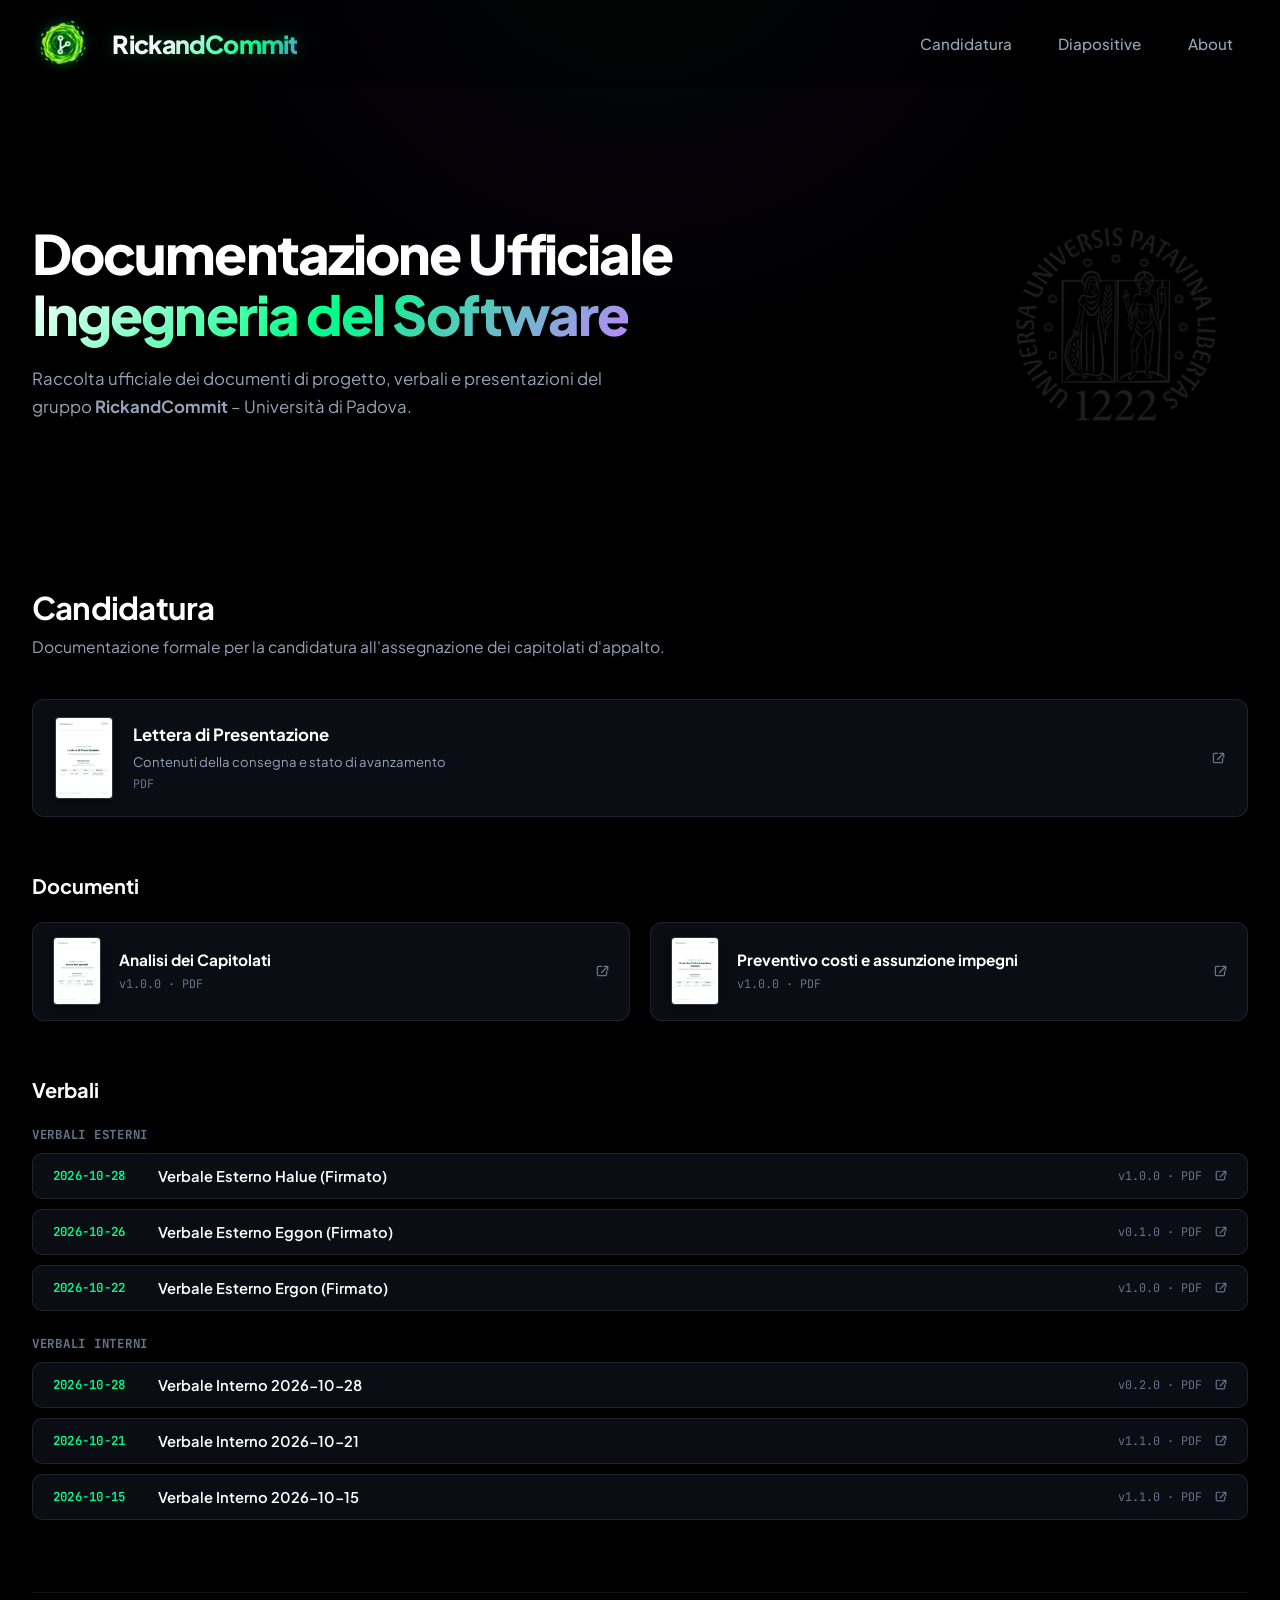
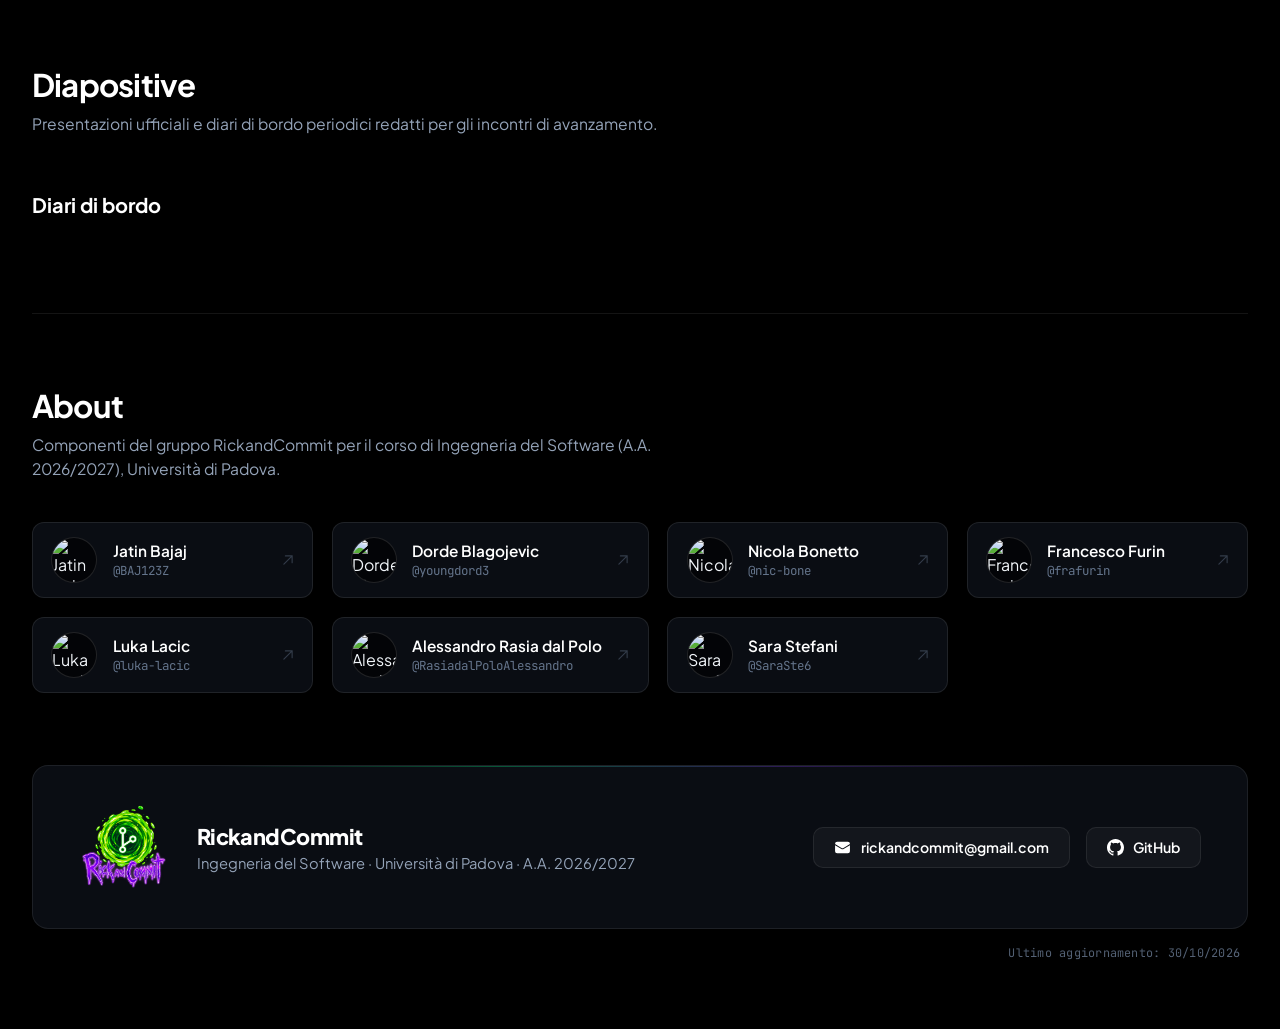
==== .github/site/index.html @ 26a5094f "ci(pages): separa controlli PR e introduce build dinamica del sito" ====
<!DOCTYPE html>
<html lang="it">
<head>
  <meta charset="UTF-8">
  <meta name="viewport" content="width=device-width, initial-scale=1.0">
  <title>RickandCommit · Documentazione Ingegneria del Software</title>
  <meta name="description" content="Raccolta ufficiale dei documenti di progetto, verbali e presentazioni del gruppo RickandCommit per il corso di Ingegneria del Software – Università di Padova.">

  <!-- Open Graph / Social Sharing -->
  <meta property="og:type" content="website">
  <meta property="og:title" content="RickandCommit · Documentazione Ingegneria del Software">
  <meta property="og:description" content="Raccolta ufficiale dei documenti di progetto, verbali e presentazioni del gruppo RickandCommit – Università di Padova.">
  <meta property="og:image" content="assets/logo_completo.png">

  <!-- Favicon Ufficiali (Logo Git) -->
  <link rel="icon" type="image/x-icon" href="assets/favicon.ico">
  <link rel="icon" type="image/png" sizes="32x32" href="assets/favicon-32x32.png">
  <link rel="icon" type="image/png" sizes="16x16" href="assets/favicon-16x16.png">
  <link rel="apple-touch-icon" sizes="180x180" href="assets/apple-touch-icon.png">
  <meta name="theme-color" content="#000000">

  <!-- Stili CSS -->
  <link rel="stylesheet" href="style.css">
</head>
<body>

  <!-- =========================================================================
       Navigation Bar Ufficiale (Fase: Candidatura)
       ========================================================================= -->
  <header class="site-header" id="siteHeader">
    <div class="nav-container">
      
      <!-- Brand & Identità (Logo 62px, Tutto Bianco a riposo -> Verde-Viola su Hover) -->
      <a href="#" class="nav-brand" aria-label="Torna in cima">
        <div class="brand-portal">
          <div class="brand-portal-halo"></div>
          <img src="assets/logo.png" alt="Logo RickandCommit" class="brand-logo-img">
        </div>
        <span class="brand-name">RickandCommit</span>
      </a>

      <!-- Menu a Destra (Sottolineatura solo al passaggio del mouse) -->
      <!-- DYNAMIC:NAVBAR_START -->
      <nav class="nav-menu-wrapper" id="navWrapper" aria-label="Navigazione sezioni">
        <div class="nav-simple-underline" id="navUnderline"></div>
        <ul class="nav-menu" id="navMenu">
          <li>
            <a href="#candidatura" class="nav-item-link" data-section="candidatura">Candidatura</a>
          </li>
          <li>
            <a href="#diapositive" class="nav-item-link" data-section="diapositive">Diapositive</a>
          </li>
          <li>
            <a href="#about" class="nav-item-link" data-section="about">About</a>
          </li>
        </ul>
      </nav>
      <!-- DYNAMIC:NAVBAR_END -->

    </div>

    <!-- Barra dinamica di avanzamento scroll in tempo reale -->
    <div class="nav-scroll-progress" id="scrollProgress"></div>
  </header>

  <!-- =========================================================================
       Contenuti Strutturali del Sito
       ========================================================================= -->
  <main>
    <div class="content-container">

      <!-- =====================================================================
           Hero Section (Sito di Documentazione Ufficiale)
           ===================================================================== -->
      <section class="hero-section">
        <div class="hero-content">
          <h1 class="hero-main-title">
            Documentazione Ufficiale<br>
            <span class="hero-title-accent">Ingegneria del Software</span>
          </h1>

          <p class="hero-lead-text">
            Raccolta ufficiale dei documenti di progetto, verbali e presentazioni del gruppo <strong>RickandCommit</strong> – Università di Padova.
          </p>
        </div>

        <!-- Sigillo Istituzionale di Sfondo (Watermark Interattivo) -->
        <div class="hero-seal-wrapper" title="Università di Padova" aria-hidden="true">
          <img src="assets/unipd_logo.png" alt="Sigillo Università di Padova" class="hero-seal-watermark">
        </div>
      </section>

      <!-- =====================================================================
           Sezione: Candidatura
           ===================================================================== -->
      <!-- DYNAMIC:ACTIVE_PHASE_START -->
      <section id="candidatura" class="content-section">
        <div class="section-header-block">
          <h2 class="section-title">Candidatura</h2>
          <p class="section-subtitle">
            Documentazione formale per la candidatura all'assegnazione dei capitolati d'appalto.
          </p>
        </div>

        <!-- Lettera di Presentazione -->
        <div class="candidatura-featured">
          <a href="Candidatura/2026-10-29_Lettera_di_Presentazione.pdf" target="_blank" rel="noopener noreferrer" class="doc-featured-card" aria-label="Apri Lettera di Presentazione PDF">
            <img src="assets/docs/lettera_presentazione_preview.png" alt="Anteprima Lettera di Presentazione" class="doc-thumb doc-thumb-lg" loading="lazy">
            <div class="doc-featured-main">
              <h3 class="doc-featured-title">Lettera di Presentazione</h3>
              <p class="doc-featured-desc">Contenuti della consegna e stato di avanzamento</p>
              <span class="doc-format-label">PDF</span>
            </div>
            <div class="doc-featured-right">
              <svg class="doc-open-icon" viewBox="0 0 16 16" width="14" height="14" fill="currentColor" aria-hidden="true"><path fill-rule="evenodd" d="M4.25 2A2.25 2.25 0 002 4.25v7.5A2.25 2.25 0 004.25 14h7.5A2.25 2.25 0 0014 11.75V8.5a.75.75 0 00-1.5 0v3.25a.75.75 0 01-.75.75h-7.5a.75.75 0 01-.75-.75v-7.5a.75.75 0 01.75-.75H7.5a.75.75 0 000-1.5H4.25zM10.25 2a.75.75 0 000 1.5h2.44L6.97 9.22a.75.75 0 101.06 1.06L13.75 4.56v2.44a.75.75 0 001.5 0V2.75A.75.75 0 0014.5 2h-4.25z"/></svg>
            </div>
          </a>
        </div>

        <!-- Sottosezione: Documenti -->
        <div class="subsection-block">
          <div class="subsection-header">
            <h3 class="subsection-title">Documenti</h3>
          </div>
          <div class="docs-grid-two">
            <!-- 1. Analisi dei Capitolati -->
            <a href="Candidatura/Valutazione_dei_Capitolati_v1.0.0.pdf" target="_blank" rel="noopener noreferrer" class="doc-compact-card" aria-label="Apri Analisi dei Capitolati PDF">
              <img src="assets/docs/analisi_capitolati_preview.png" alt="Anteprima Analisi dei Capitolati" class="doc-thumb" loading="lazy">
              <div class="doc-compact-body">
                <h4 class="doc-compact-title">Analisi dei Capitolati</h4>
                <span class="doc-format-label">v1.0.0 · PDF</span>
              </div>
              <div class="doc-compact-right">
                <svg class="doc-open-icon" viewBox="0 0 16 16" width="14" height="14" fill="currentColor" aria-hidden="true"><path fill-rule="evenodd" d="M4.25 2A2.25 2.25 0 002 4.25v7.5A2.25 2.25 0 004.25 14h7.5A2.25 2.25 0 0014 11.75V8.5a.75.75 0 00-1.5 0v3.25a.75.75 0 01-.75.75h-7.5a.75.75 0 01-.75-.75v-7.5a.75.75 0 01.75-.75H7.5a.75.75 0 000-1.5H4.25zM10.25 2a.75.75 0 000 1.5h2.44L6.97 9.22a.75.75 0 101.06 1.06L13.75 4.56v2.44a.75.75 0 001.5 0V2.75A.75.75 0 0014.5 2h-4.25z"/></svg>
              </div>
            </a>

            <!-- 2. Preventivo costi e assunzione impegni -->
            <a href="Candidatura/Dichiarazione_degli_Impegni_v1.0.0.pdf" target="_blank" rel="noopener noreferrer" class="doc-compact-card" aria-label="Apri Preventivo costi e assunzione impegni PDF">
              <img src="assets/docs/preventivo_impegni_preview.png" alt="Anteprima Preventivo costi e assunzione impegni" class="doc-thumb" loading="lazy">
              <div class="doc-compact-body">
                <h4 class="doc-compact-title">Preventivo costi e assunzione impegni</h4>
                <span class="doc-format-label">v1.0.0 · PDF</span>
              </div>
              <div class="doc-compact-right">
                <svg class="doc-open-icon" viewBox="0 0 16 16" width="14" height="14" fill="currentColor" aria-hidden="true"><path fill-rule="evenodd" d="M4.25 2A2.25 2.25 0 002 4.25v7.5A2.25 2.25 0 004.25 14h7.5A2.25 2.25 0 0014 11.75V8.5a.75.75 0 00-1.5 0v3.25a.75.75 0 01-.75.75h-7.5a.75.75 0 01-.75-.75v-7.5a.75.75 0 01.75-.75H7.5a.75.75 0 000-1.5H4.25zM10.25 2a.75.75 0 000 1.5h2.44L6.97 9.22a.75.75 0 101.06 1.06L13.75 4.56v2.44a.75.75 0 001.5 0V2.75A.75.75 0 0014.5 2h-4.25z"/></svg>
              </div>
            </a>
          </div>
        </div>

        <!-- Sottosezione: Verbali -->
        <div class="subsection-block">
          <div class="subsection-header">
            <h3 class="subsection-title">Verbali</h3>
          </div>
          <div class="verbali-container">
            <!-- Verbali Esterni -->
            <div class="verbali-subgroup">
              <h4 class="verbali-subgroup-title">Verbali Esterni</h4>
              <div class="verbali-list">
                <a href="Candidatura/Verbali/Esterni/2026-10-28_Verbale_Esterno_Halue_Firmato.pdf" target="_blank" rel="noopener noreferrer" class="verbale-row-card" aria-label="Apri Verbale Esterno Halue (Firmato)">
                  <div class="verbale-row-left">
                    <span class="verbale-row-date">2026-10-28</span>
                    <span class="verbale-row-title">Verbale Esterno Halue (Firmato)</span>
                  </div>
                  <div class="verbale-row-right">
                    <span class="doc-format-label">v1.0.0 · PDF</span>
                    <svg class="verbale-row-icon" viewBox="0 0 16 16" width="13" height="13" fill="currentColor" aria-hidden="true"><path fill-rule="evenodd" d="M4.25 2A2.25 2.25 0 002 4.25v7.5A2.25 2.25 0 004.25 14h7.5A2.25 2.25 0 0014 11.75V8.5a.75.75 0 00-1.5 0v3.25a.75.75 0 01-.75.75h-7.5a.75.75 0 01-.75-.75v-7.5a.75.75 0 01.75-.75H7.5a.75.75 0 000-1.5H4.25zM10.25 2a.75.75 0 000 1.5h2.44L6.97 9.22a.75.75 0 101.06 1.06L13.75 4.56v2.44a.75.75 0 001.5 0V2.75A.75.75 0 0014.5 2h-4.25z"/></svg>
                  </div>
                </a>
                <a href="Candidatura/Verbali/Esterni/2026-10-26_Verbale_Esterno_Eggon_firmato.pdf" target="_blank" rel="noopener noreferrer" class="verbale-row-card" aria-label="Apri Verbale Esterno Eggon (Firmato)">
                  <div class="verbale-row-left">
                    <span class="verbale-row-date">2026-10-26</span>
                    <span class="verbale-row-title">Verbale Esterno Eggon (Firmato)</span>
                  </div>
                  <div class="verbale-row-right">
                    <span class="doc-format-label">v0.1.0 · PDF</span>
                    <svg class="verbale-row-icon" viewBox="0 0 16 16" width="13" height="13" fill="currentColor" aria-hidden="true"><path fill-rule="evenodd" d="M4.25 2A2.25 2.25 0 002 4.25v7.5A2.25 2.25 0 004.25 14h7.5A2.25 2.25 0 0014 11.75V8.5a.75.75 0 00-1.5 0v3.25a.75.75 0 01-.75.75h-7.5a.75.75 0 01-.75-.75v-7.5a.75.75 0 01.75-.75H7.5a.75.75 0 000-1.5H4.25zM10.25 2a.75.75 0 000 1.5h2.44L6.97 9.22a.75.75 0 101.06 1.06L13.75 4.56v2.44a.75.75 0 001.5 0V2.75A.75.75 0 0014.5 2h-4.25z"/></svg>
                  </div>
                </a>
                <a href="Candidatura/Verbali/Esterni/2026-10-22_Verbale_Esterno_Ergon_firmato.pdf" target="_blank" rel="noopener noreferrer" class="verbale-row-card" aria-label="Apri Verbale Esterno Ergon (Firmato)">
                  <div class="verbale-row-left">
                    <span class="verbale-row-date">2026-10-22</span>
                    <span class="verbale-row-title">Verbale Esterno Ergon (Firmato)</span>
                  </div>
                  <div class="verbale-row-right">
                    <span class="doc-format-label">v1.0.0 · PDF</span>
                    <svg class="verbale-row-icon" viewBox="0 0 16 16" width="13" height="13" fill="currentColor" aria-hidden="true"><path fill-rule="evenodd" d="M4.25 2A2.25 2.25 0 002 4.25v7.5A2.25 2.25 0 004.25 14h7.5A2.25 2.25 0 0014 11.75V8.5a.75.75 0 00-1.5 0v3.25a.75.75 0 01-.75.75h-7.5a.75.75 0 01-.75-.75v-7.5a.75.75 0 01.75-.75H7.5a.75.75 0 000-1.5H4.25zM10.25 2a.75.75 0 000 1.5h2.44L6.97 9.22a.75.75 0 101.06 1.06L13.75 4.56v2.44a.75.75 0 001.5 0V2.75A.75.75 0 0014.5 2h-4.25z"/></svg>
                  </div>
                </a>
              </div>
            </div>

            <!-- Verbali Interni -->
            <div class="verbali-subgroup">
              <h4 class="verbali-subgroup-title">Verbali Interni</h4>
              <div class="verbali-list">
                <a href="Candidatura/Verbali/Interni/2026-10-28_Verbale_Interno.pdf" target="_blank" rel="noopener noreferrer" class="verbale-row-card" aria-label="Apri Verbale Interno 2026-10-28">
                  <div class="verbale-row-left">
                    <span class="verbale-row-date">2026-10-28</span>
                    <span class="verbale-row-title">Verbale Interno 2026-10-28</span>
                  </div>
                  <div class="verbale-row-right">
                    <span class="doc-format-label">v0.2.0 · PDF</span>
                    <svg class="verbale-row-icon" viewBox="0 0 16 16" width="13" height="13" fill="currentColor" aria-hidden="true"><path fill-rule="evenodd" d="M4.25 2A2.25 2.25 0 002 4.25v7.5A2.25 2.25 0 004.25 14h7.5A2.25 2.25 0 0014 11.75V8.5a.75.75 0 00-1.5 0v3.25a.75.75 0 01-.75.75h-7.5a.75.75 0 01-.75-.75v-7.5a.75.75 0 01.75-.75H7.5a.75.75 0 000-1.5H4.25zM10.25 2a.75.75 0 000 1.5h2.44L6.97 9.22a.75.75 0 101.06 1.06L13.75 4.56v2.44a.75.75 0 001.5 0V2.75A.75.75 0 0014.5 2h-4.25z"/></svg>
                  </div>
                </a>
                <a href="Candidatura/Verbali/Interni/2026-10-21_Verbale_Interno.pdf" target="_blank" rel="noopener noreferrer" class="verbale-row-card" aria-label="Apri Verbale Interno 2026-10-21">
                  <div class="verbale-row-left">
                    <span class="verbale-row-date">2026-10-21</span>
                    <span class="verbale-row-title">Verbale Interno 2026-10-21</span>
                  </div>
                  <div class="verbale-row-right">
                    <span class="doc-format-label">v1.1.0 · PDF</span>
                    <svg class="verbale-row-icon" viewBox="0 0 16 16" width="13" height="13" fill="currentColor" aria-hidden="true"><path fill-rule="evenodd" d="M4.25 2A2.25 2.25 0 002 4.25v7.5A2.25 2.25 0 004.25 14h7.5A2.25 2.25 0 0014 11.75V8.5a.75.75 0 00-1.5 0v3.25a.75.75 0 01-.75.75h-7.5a.75.75 0 01-.75-.75v-7.5a.75.75 0 01.75-.75H7.5a.75.75 0 000-1.5H4.25zM10.25 2a.75.75 0 000 1.5h2.44L6.97 9.22a.75.75 0 101.06 1.06L13.75 4.56v2.44a.75.75 0 001.5 0V2.75A.75.75 0 0014.5 2h-4.25z"/></svg>
                  </div>
                </a>
                <a href="Candidatura/Verbali/Interni/2026-10-15_Verbale_Interno.pdf" target="_blank" rel="noopener noreferrer" class="verbale-row-card" aria-label="Apri Verbale Interno 2026-10-15">
                  <div class="verbale-row-left">
                    <span class="verbale-row-date">2026-10-15</span>
                    <span class="verbale-row-title">Verbale Interno 2026-10-15</span>
                  </div>
                  <div class="verbale-row-right">
                    <span class="doc-format-label">v1.1.0 · PDF</span>
                    <svg class="verbale-row-icon" viewBox="0 0 16 16" width="13" height="13" fill="currentColor" aria-hidden="true"><path fill-rule="evenodd" d="M4.25 2A2.25 2.25 0 002 4.25v7.5A2.25 2.25 0 004.25 14h7.5A2.25 2.25 0 0014 11.75V8.5a.75.75 0 00-1.5 0v3.25a.75.75 0 01-.75.75h-7.5a.75.75 0 01-.75-.75v-7.5a.75.75 0 01.75-.75H7.5a.75.75 0 000-1.5H4.25zM10.25 2a.75.75 0 000 1.5h2.44L6.97 9.22a.75.75 0 101.06 1.06L13.75 4.56v2.44a.75.75 0 001.5 0V2.75A.75.75 0 0014.5 2h-4.25z"/></svg>
                  </div>
                </a>
              </div>
            </div>
          </div>
        </div>
      </section>
      <!-- DYNAMIC:ACTIVE_PHASE_END -->

      <!-- =====================================================================
           Sezione: Diapositive
           ===================================================================== -->
      <section id="diapositive" class="content-section">
        <div class="section-header-block">
          <h2 class="section-title">Diapositive</h2>
          <p class="section-subtitle">
            Presentazioni ufficiali e diari di bordo periodici redatti per gli incontri di avanzamento.
          </p>
        </div>

        <!-- Sottosezione: Diari di bordo -->
        <div class="diapositive-group">
          <div class="subsection-header">
            <h3 class="subsection-title">Diari di bordo</h3>
          </div>

          <div class="slides-horizontal-list">
            <!-- DYNAMIC:DIAPOSITIVE_START -->
            <!-- Nessun diario di bordo presente al momento -->
      <!-- DYNAMIC:DIAPOSITIVE_END -->
          </div>
        </div>
      </section>

      <!-- =====================================================================
           Sezione: About
           ===================================================================== -->
      
      <!-- DYNAMIC:ARCHIVIO_START -->
<!-- Nessuna fase archiviata al momento -->
      <!-- DYNAMIC:ARCHIVIO_END -->
      <section id="about" class="content-section">
        <div class="section-header-block">
          <h2 class="section-title">About</h2>
          <p class="section-subtitle">
            Componenti del gruppo RickandCommit per il corso di Ingegneria del Software (A.A. 2026/2027), Università di Padova.
          </p>
        </div>

        <!-- Griglia Compatta ed Essenziale dei 7 Membri -->
        <div class="team-simple-grid">
          <!-- 1. Jatin Bajaj -->
          <a href="https://github.com/BAJ123Z" target="_blank" rel="noopener noreferrer" class="member-simple-card" aria-label="Profilo GitHub di Jatin Bajaj">
            <img src="https://github.com/BAJ123Z.png?size=100" alt="Jatin Bajaj" class="member-simple-avatar" loading="lazy" onerror="this.onerror=null; this.src='https://ui-avatars.com/api/?name=Jatin+Bajaj&background=0a0d13&color=00ff88';">
            <div class="member-simple-info">
              <span class="member-simple-name">Jatin Bajaj</span>
              <span class="member-simple-gh">@BAJ123Z</span>
            </div>
            <svg class="member-simple-arrow" viewBox="0 0 16 16" width="12" height="12" fill="currentColor" aria-hidden="true">
              <path d="M4.5 1.75a.75.75 0 000 1.5h7.19L1.97 12.97a.75.75 0 101.06 1.06L12.75 4.31v7.19a.75.75 0 001.5 0V2a.25.25 0 00-.25-.25h-9.5z"/>
            </svg>
          </a>

          <!-- 2. Dorde Blagojevic -->
          <a href="https://github.com/youngdord3" target="_blank" rel="noopener noreferrer" class="member-simple-card" aria-label="Profilo GitHub di Dorde Blagojevic">
            <img src="https://github.com/youngdord3.png?size=100" alt="Dorde Blagojevic" class="member-simple-avatar" loading="lazy" onerror="this.onerror=null; this.src='https://ui-avatars.com/api/?name=Dorde+Blagojevic&background=0a0d13&color=00ff88';">
            <div class="member-simple-info">
              <span class="member-simple-name">Dorde Blagojevic</span>
              <span class="member-simple-gh">@youngdord3</span>
            </div>
            <svg class="member-simple-arrow" viewBox="0 0 16 16" width="12" height="12" fill="currentColor" aria-hidden="true">
              <path d="M4.5 1.75a.75.75 0 000 1.5h7.19L1.97 12.97a.75.75 0 101.06 1.06L12.75 4.31v7.19a.75.75 0 001.5 0V2a.25.25 0 00-.25-.25h-9.5z"/>
            </svg>
          </a>

          <!-- 3. Nicola Bonetto -->
          <a href="https://github.com/nic-bone" target="_blank" rel="noopener noreferrer" class="member-simple-card" aria-label="Profilo GitHub di Nicola Bonetto">
            <img src="https://github.com/nic-bone.png?size=100" alt="Nicola Bonetto" class="member-simple-avatar" loading="lazy" onerror="this.onerror=null; this.src='https://ui-avatars.com/api/?name=Nicola+Bonetto&background=0a0d13&color=00ff88';">
            <div class="member-simple-info">
              <span class="member-simple-name">Nicola Bonetto</span>
              <span class="member-simple-gh">@nic-bone</span>
            </div>
            <svg class="member-simple-arrow" viewBox="0 0 16 16" width="12" height="12" fill="currentColor" aria-hidden="true">
              <path d="M4.5 1.75a.75.75 0 000 1.5h7.19L1.97 12.97a.75.75 0 101.06 1.06L12.75 4.31v7.19a.75.75 0 001.5 0V2a.25.25 0 00-.25-.25h-9.5z"/>
            </svg>
          </a>

          <!-- 4. Francesco Furin -->
          <a href="https://github.com/frafurin" target="_blank" rel="noopener noreferrer" class="member-simple-card" aria-label="Profilo GitHub di Francesco Furin">
            <img src="https://github.com/frafurin.png?size=100" alt="Francesco Furin" class="member-simple-avatar" loading="lazy" onerror="this.onerror=null; this.src='https://ui-avatars.com/api/?name=Francesco+Furin&background=0a0d13&color=00ff88';">
            <div class="member-simple-info">
              <span class="member-simple-name">Francesco Furin</span>
              <span class="member-simple-gh">@frafurin</span>
            </div>
            <svg class="member-simple-arrow" viewBox="0 0 16 16" width="12" height="12" fill="currentColor" aria-hidden="true">
              <path d="M4.5 1.75a.75.75 0 000 1.5h7.19L1.97 12.97a.75.75 0 101.06 1.06L12.75 4.31v7.19a.75.75 0 001.5 0V2a.25.25 0 00-.25-.25h-9.5z"/>
            </svg>
          </a>

          <!-- 5. Luka Lacic -->
          <a href="https://github.com/luka-lacic" target="_blank" rel="noopener noreferrer" class="member-simple-card" aria-label="Profilo GitHub di Luka Lacic">
            <img src="https://github.com/luka-lacic.png?size=100" alt="Luka Lacic" class="member-simple-avatar" loading="lazy" onerror="this.onerror=null; this.src='https://ui-avatars.com/api/?name=Luka+Lacic&background=0a0d13&color=00ff88';">
            <div class="member-simple-info">
              <span class="member-simple-name">Luka Lacic</span>
              <span class="member-simple-gh">@luka-lacic</span>
            </div>
            <svg class="member-simple-arrow" viewBox="0 0 16 16" width="12" height="12" fill="currentColor" aria-hidden="true">
              <path d="M4.5 1.75a.75.75 0 000 1.5h7.19L1.97 12.97a.75.75 0 101.06 1.06L12.75 4.31v7.19a.75.75 0 001.5 0V2a.25.25 0 00-.25-.25h-9.5z"/>
            </svg>
          </a>

          <!-- 6. Alessandro Rasia dal Polo -->
          <a href="https://github.com/RasiadalPoloAlessandro" target="_blank" rel="noopener noreferrer" class="member-simple-card" aria-label="Profilo GitHub di Alessandro Rasia dal Polo">
            <img src="https://github.com/RasiadalPoloAlessandro.png?size=100" alt="Alessandro Rasia dal Polo" class="member-simple-avatar" loading="lazy" onerror="this.onerror=null; this.src='https://ui-avatars.com/api/?name=Alessandro+Rasia+dal+Polo&background=0a0d13&color=00ff88';">
            <div class="member-simple-info">
              <span class="member-simple-name">Alessandro Rasia dal Polo</span>
              <span class="member-simple-gh">@RasiadalPoloAlessandro</span>
            </div>
            <svg class="member-simple-arrow" viewBox="0 0 16 16" width="12" height="12" fill="currentColor" aria-hidden="true">
              <path d="M4.5 1.75a.75.75 0 000 1.5h7.19L1.97 12.97a.75.75 0 101.06 1.06L12.75 4.31v7.19a.75.75 0 001.5 0V2a.25.25 0 00-.25-.25h-9.5z"/>
            </svg>
          </a>

          <!-- 7. Sara Stefani -->
          <a href="https://github.com/SaraSte6" target="_blank" rel="noopener noreferrer" class="member-simple-card" aria-label="Profilo GitHub di Sara Stefani">
            <img src="https://github.com/SaraSte6.png?size=100" alt="Sara Stefani" class="member-simple-avatar" loading="lazy" onerror="this.onerror=null; this.src='https://ui-avatars.com/api/?name=Sara+Stefani&background=0a0d13&color=00ff88';">
            <div class="member-simple-info">
              <span class="member-simple-name">Sara Stefani</span>
              <span class="member-simple-gh">@SaraSte6</span>
            </div>
            <svg class="member-simple-arrow" viewBox="0 0 16 16" width="12" height="12" fill="currentColor" aria-hidden="true">
              <path d="M4.5 1.75a.75.75 0 000 1.5h7.19L1.97 12.97a.75.75 0 101.06 1.06L12.75 4.31v7.19a.75.75 0 001.5 0V2a.25.25 0 00-.25-.25h-9.5z"/>
            </svg>
          </a>
        </div>
      </section>

    </div>
  </main>

  <!-- =========================================================================
       Footer Unificato (Logo Pulito Senza Neon, Copia Email & Solo GitHub)
       ========================================================================= -->
  <footer class="site-footer" id="contatti">
    <div class="content-container">
      
      <div class="footer-unified-card">
        <!-- Sinistra: Logo Intero Naturale (Senza Neon) + Dicitura Ufficiale -->
        <div class="footer-brand-side">
          <div class="footer-logo-wrap">
            <img src="assets/logo_completo.png" alt="Logo Ufficiale RickandCommit" class="footer-full-logo">
          </div>
          <div class="footer-text-group">
            <div class="footer-brand-title">RickandCommit</div>
            <div class="footer-course-text">Ingegneria del Software · Università di Padova · A.A. 2026/2027</div>
          </div>
        </div>

        <!-- Destra: Azioni Rapide con Email Copiabile al Click e solo "GitHub" -->
        <div class="footer-actions-group">
          <!-- Bottone Email con copia automatica negli appunti e feedback visivo -->
          <button type="button" class="footer-action-btn" id="copyEmailBtn" aria-label="Copia indirizzo email negli appunti">
            <svg id="emailSvg" viewBox="0 0 24 24" aria-hidden="true">
              <path d="M1.5 8.67v8.58a3 3 0 003 3h15a3 3 0 003-3V8.67l-8.928 5.493a3 3 0 01-3.144 0L1.5 8.67z"/>
              <path d="M22.5 6.908V6.75a3 3 0 00-3-3h-15a3 3 0 00-3 3v.158l9.714 5.978a1.5 1.5 0 001.572 0L22.5 6.908z"/>
            </svg>
            <span id="emailBtnText">rickandcommit@gmail.com</span>
          </button>

          <!-- GitHub (solo GitHub) -->
          <a href="https://github.com/RickandCommit/Documentazione" target="_blank" rel="noopener noreferrer" class="footer-action-btn" aria-label="GitHub RickandCommit">
            <svg viewBox="0 0 16 16" aria-hidden="true">
              <path d="M8 0C3.58 0 0 3.58 0 8c0 3.54 2.29 6.53 5.47 7.59.4.07.55-.17.55-.38 0-.19-.01-.82-.01-1.49-2.01.37-2.53-.49-2.69-.94-.09-.23-.48-.94-.82-1.13-.28-.15-.68-.52-.01-.53.63-.01 1.08.58 1.23.82.72 1.21 1.87.87 2.33.66.07-.52.28-.87.51-1.07-1.78-.2-3.64-.89-3.64-3.95 0-.87.31-1.59.82-2.15-.08-.2-.36-1.02.08-2.12 0 0 .67-.21 2.2.82.64-.18 1.32-.27 2-.27.68 0 1.36.09 2 .27 1.53-1.04 2.2-.82 2.2-.82.44 1.1.16 1.92.08 2.12.51.56.82 1.27.82 2.15 0 3.07-1.87 3.75-3.65 3.95.29.25.54.73.54 1.48 0 1.07-.01 1.93-.01 2.2 0 .21.15.46.55.38A8.013 8.013 0 0016 8c0-4.42-3.58-8-8-8z"/>
            </svg>
            <span>GitHub</span>
          </a>
        </div>
      </div>

      <!-- Barra di Chiusura Footer: Timestamp Ufficiale Ultimo Rilascio -->
      <!-- DYNAMIC:LAST_UPDATE_START -->
        <div class="footer-bottom-bar">
          <span class="footer-updated-badge">Ultimo aggiornamento: 30/10/2026</span>
        </div>
      <!-- DYNAMIC:LAST_UPDATE_END -->

    </div>
  </footer>

  <!-- =========================================================================
       Script Interazioni: Sottolineatura Hover & Copia Email
       ========================================================================= -->
  <script>
    document.addEventListener('DOMContentLoaded', () => {
      const header = document.getElementById('siteHeader');
      const progress = document.getElementById('scrollProgress');
      const underline = document.getElementById('navUnderline');
      const navWrapper = document.getElementById('navWrapper');
      const links = document.querySelectorAll('.nav-item-link');

      // 1. Sposta e mostra la linea al passaggio mouse o focus da tastiera
      function showUnderlineOn(element) {
        if (!element || !underline || !navWrapper) return;
        const rect = element.getBoundingClientRect();
        const parentRect = navWrapper.getBoundingClientRect();
        
        const left = rect.left - parentRect.left;
        const width = rect.width;
        
        underline.style.transform = `translateX(${left}px)`;
        underline.style.width = `${width}px`;
        underline.classList.add('active');
      }

      links.forEach(link => {
        link.addEventListener('mouseenter', () => showUnderlineOn(link));
        link.addEventListener('focus', () => showUnderlineOn(link));
        link.addEventListener('blur', () => underline.classList.remove('active'));
      });

      navWrapper.addEventListener('mouseleave', () => {
        underline.classList.remove('active');
      });

      // 2. Scroll Listener: Elevation Header e Barra di Avanzamento
      window.addEventListener('scroll', () => {
        const scrollY = window.scrollY;
        
        if (scrollY > 20) {
          header.classList.add('scrolled');
        } else {
          header.classList.remove('scrolled');
        }

        const totalHeight = document.documentElement.scrollHeight - window.innerHeight;
        if (totalHeight > 0) {
          const progressPercent = Math.min(100, Math.max(0, (scrollY / totalHeight) * 100));
          progress.style.width = `${progressPercent}%`;
        }
      }, { passive: true });

      // 3. Click su Email: Copia istantanea negli appunti con feedback visivo
      const copyBtn = document.getElementById('copyEmailBtn');
      const emailText = document.getElementById('emailBtnText');
      const emailAddress = 'rickandcommit@gmail.com';
      let copyTimeout;

      if (copyBtn && emailText) {
        copyBtn.addEventListener('click', async () => {
          let copied = false;
          try {
            if (navigator.clipboard && window.isSecureContext) {
              await navigator.clipboard.writeText(emailAddress);
              copied = true;
            }
          } catch (e) {
            copied = false;
          }

          if (!copied) {
            try {
              const textArea = document.createElement('textarea');
              textArea.value = emailAddress;
              textArea.style.position = 'fixed';
              textArea.style.left = '-9999px';
              document.body.appendChild(textArea);
              textArea.focus();
              textArea.select();
              copied = document.execCommand('copy');
              document.body.removeChild(textArea);
            } catch (e) {
              copied = false;
            }
          }

          clearTimeout(copyTimeout);
          copyBtn.classList.add('copied');
          emailText.textContent = copied ? 'Email copiata! ✓' : 'Copia fallita';

          copyTimeout = setTimeout(() => {
            copyBtn.classList.remove('copied');
            emailText.textContent = emailAddress;
          }, 2200);
        });
      }
    });
  </script>

</body>
</html>
---- .github/site/style.css ----
/* ==========================================================================
   RickandCommit · Sito Documentazione SWE
   Design Ispirato al Diario di Bordo (DDB) - Versione Pulita e Calibrata
   Palette: Deep Black (#000000), Portal Green (#00ff88), Cosmic Purple (#7c3aed)
   ========================================================================== */

@import url('https://fonts.googleapis.com/css2?family=Plus+Jakarta+Sans:wght@400;500;600;700;800&family=JetBrains+Mono:wght@400;500;600&display=swap');

:root {
  /* Sfondi DDB */
  --bg-pitch-black: #000000;
  --bg-page: #030407;
  --bg-card: #0a0d13;
  --bg-card-hover: #0f141d;
  --bg-navbar-top: rgba(0, 0, 0, 0.45);
  --bg-navbar-scrolled: rgba(3, 4, 7, 0.92);
  
  /* Bordi e Hairline */
  --border-subtle: rgba(255, 255, 255, 0.08);
  --border-card: rgba(255, 255, 255, 0.09);
  --border-hover: rgba(0, 255, 136, 0.35);
  
  /* Palette Tematica Sci-Fi (Verde Neon puro -> Viola Cosmico profondo, zero toni rossi) */
  --portal-green: #00ff88;
  --portal-green-hover: #38ef7d;
  --portal-glow: 0 0 14px rgba(0, 255, 136, 0.4);
  
  --rick-purple: #7c3aed;
  --rick-purple-neon: #c084fc;
  
  /* Tipografia */
  --text-white: #ffffff;
  --text-primary: #f1f5f9;
  --text-secondary: #94a3b8;
  --text-muted: #64748b;
  
  /* Font */
  --font-sans: 'Plus Jakarta Sans', -apple-system, BlinkMacSystemFont, 'Segoe UI', Roboto, sans-serif;
  --font-mono: 'JetBrains Mono', monospace;

  /* Dimensioni & Transizioni */
  --nav-height: 88px;
  --ease-spring: cubic-bezier(0.16, 1, 0.3, 1);
  --ease-smooth: cubic-bezier(0.22, 1, 0.36, 1);
}

/* ==========================================================================
   Reset & Base Setup
   ========================================================================== */

*, *::before, *::after {
  box-sizing: border-box;
  margin: 0;
  padding: 0;
}

html {
  font-family: var(--font-sans);
  background-color: var(--bg-pitch-black);
  color: var(--text-primary);
  scroll-behavior: smooth;
  -webkit-font-smoothing: antialiased;
  -moz-osx-font-smoothing: grayscale;
}

body {
  min-height: 100vh;
  background-color: var(--bg-pitch-black);
  color: var(--text-primary);
  overflow-x: hidden;
  position: relative;
}

/* Accessibilità da tastiera ad alto contrasto (WCAG 2.2 AA) */
a:focus-visible,
button:focus-visible {
  outline: 2px solid var(--portal-green);
  outline-offset: 3px;
  border-radius: 6px;
}

/* Sfondo atmosferico radiale */
body::before {
  content: '';
  position: fixed;
  top: 0;
  left: 50%;
  transform: translateX(-50%);
  width: 100vw;
  height: 650px;
  background: radial-gradient(circle 650px at 50% -120px, rgba(0, 255, 136, 0.05) 0%, rgba(124, 58, 237, 0.035) 45%, transparent 75%);
  pointer-events: none;
  z-index: 0;
}

/* ==========================================================================
   Header & Navbar Component
   ========================================================================== */

.site-header {
  position: fixed;
  top: 0;
  left: 0;
  width: 100%;
  height: var(--nav-height);
  z-index: 1000;
  background: var(--bg-navbar-top);
  backdrop-filter: blur(0px);
  -webkit-backdrop-filter: blur(0px);
  border-bottom: 1px solid transparent;
  transition: background-color 0.3s var(--ease-spring), 
              backdrop-filter 0.3s var(--ease-spring),
              border-color 0.3s var(--ease-spring),
              box-shadow 0.3s var(--ease-spring);
}

.site-header.scrolled {
  background: var(--bg-navbar-scrolled);
  backdrop-filter: blur(20px);
  -webkit-backdrop-filter: blur(20px);
  border-bottom: 1px solid var(--border-subtle);
  box-shadow: 0 10px 30px rgba(0, 0, 0, 0.8);
}

/* Barra di avanzamento lettura fluida */
.nav-scroll-progress {
  position: absolute;
  bottom: 0;
  left: 0;
  height: 2px;
  width: 0%;
  background: linear-gradient(90deg, var(--portal-green), var(--rick-purple));
  box-shadow: 0 0 10px rgba(0, 255, 136, 0.65);
  transition: width 0.08s linear;
  z-index: 1002;
  pointer-events: none;
}

.nav-container {
  max-width: 1340px;
  height: 100%;
  margin: 0 auto;
  padding: 0 2rem;
  display: flex;
  align-items: center;
  justify-content: space-between;
}

/* --- Brand / Logo (62px) Senza Rotazione --- */
.nav-brand {
  display: flex;
  align-items: center;
  gap: 1.15rem;
  text-decoration: none;
  user-select: none;
  transition: transform 0.28s var(--ease-spring);
}

.nav-brand:hover {
  transform: scale(1.04);
}

.brand-portal {
  position: relative;
  width: 62px;
  height: 62px;
  display: flex;
  align-items: center;
  justify-content: center;
  flex-shrink: 0;
}

.brand-portal-halo {
  position: absolute;
  inset: -2px;
  border-radius: 50%;
  background: radial-gradient(circle, rgba(0, 255, 136, 0.25) 0%, transparent 70%);
  filter: blur(6px);
  opacity: 0.35;
  transition: opacity 0.3s ease, transform 0.3s ease;
}

.brand-logo-img {
  position: relative;
  width: 100%;
  height: 100%;
  object-fit: contain;
  filter: drop-shadow(0 0 4px rgba(0, 255, 136, 0.25));
  transition: filter 0.3s ease;
}

.nav-brand:hover .brand-logo-img {
  filter: drop-shadow(0 0 8px rgba(0, 255, 136, 0.45));
}

.nav-brand:hover .brand-portal-halo {
  opacity: 0.55;
  transform: scale(1.1);
}

/* Scritta RickandCommit con gradiente su tutta la parola + zoom sincronizzato */
.brand-name {
  font-size: 1.55rem;
  font-weight: 800;
  letter-spacing: -0.035em;
  display: inline-block;
  background: linear-gradient(135deg, #ffffff 0%, #f1f5f9 22%, var(--portal-green) 48%, #8b5cf6 75%, var(--rick-purple-neon) 100%);
  -webkit-background-clip: text;
  -webkit-text-fill-color: transparent;
  background-size: 160% auto;
  filter: drop-shadow(0 0 8px rgba(0, 255, 136, 0.25));
  transition: filter 0.3s ease, background-position 0.4s ease;
}

.nav-brand:hover .brand-name {
  filter: drop-shadow(0 0 16px rgba(0, 255, 136, 0.75)) drop-shadow(0 0 26px rgba(168, 85, 247, 0.4));
  background-position: right center;
}

/* ==========================================================================
   Elementi Navbar (Candidatura, Diapositive, About)
   ========================================================================== */

.nav-menu-wrapper {
  position: relative;
  display: flex;
  align-items: center;
  margin-left: auto;
  padding: 0.5rem 0;
}

.nav-menu {
  display: flex;
  align-items: center;
  list-style: none;
  gap: 1rem;
  position: relative;
}

/* Sottolineatura che compare e segue SOLO il puntatore del mouse */
.nav-simple-underline {
  position: absolute;
  bottom: 0px;
  left: 0;
  height: 2px;
  width: 0;
  background: var(--portal-green);
  border-radius: 2px;
  box-shadow: 0 0 10px var(--portal-green), 0 0 20px rgba(0, 255, 136, 0.5);
  pointer-events: none;
  opacity: 0;
  transform-origin: center;
  transition: transform 0.22s var(--ease-spring), 
              width 0.22s var(--ease-spring), 
              opacity 0.22s ease;
}

.nav-simple-underline.active {
  opacity: 1;
}

.nav-item-link {
  position: relative;
  display: inline-flex;
  align-items: center;
  padding: 0.55rem 0.95rem;
  font-size: 0.95rem;
  font-weight: 500;
  color: var(--text-secondary);
  text-decoration: none;
  border-radius: 6px;
  transition: color 0.2s ease;
  white-space: nowrap;
}

.nav-item-link:hover {
  color: var(--text-white);
}

/* ==========================================================================
   Contenuti Strutturali di Progetto
   ========================================================================== */

main {
  position: relative;
  z-index: 1;
  padding-top: calc(var(--nav-height) + 2.5rem);
  padding-bottom: 0;
}

.content-container {
  max-width: 1340px;
  margin: 0 auto;
  padding: 0 2rem;
}

/* ==========================================================================
   Hero Section (Sito di Documentazione Ufficiale)
   ========================================================================== */

.hero-section {
  padding: 4rem 0 2rem;
  border-bottom: none;
  margin-bottom: 2rem;
  display: flex;
  justify-content: space-between;
  align-items: center;
  gap: 3.5rem;
}

.hero-content {
  max-width: 680px;
}

.hero-main-title {
  font-size: clamp(2.3rem, 4.4vw, 3.4rem);
  font-weight: 800;
  letter-spacing: -0.035em;
  line-height: 1.12;
  color: var(--text-white);
  margin-bottom: 1.25rem;
}

.hero-title-accent {
  background: linear-gradient(135deg, #ffffff 0%, var(--portal-green) 50%, var(--rick-purple-neon) 100%);
  -webkit-background-clip: text;
  -webkit-text-fill-color: transparent;
}

.hero-lead-text {
  font-size: 1.05rem;
  line-height: 1.65;
  color: var(--text-secondary);
  margin-bottom: 0;
  max-width: 620px;
}

/* Sigillo Istituzionale di Sfondo (Watermark Interattivo) */
.hero-seal-wrapper {
  position: relative;
  width: 260px;
  height: 260px;
  flex-shrink: 0;
  display: flex;
  align-items: center;
  justify-content: center;
  cursor: default;
  transition: transform 0.5s cubic-bezier(0.16, 1, 0.3, 1);
}

.hero-seal-watermark {
  width: 100%;
  height: 100%;
  object-fit: contain;
  /* Trasforma il logo in bianco puro su sfondo nero */
  filter: brightness(0) invert(1);
  opacity: 0.12;
  transition: opacity 0.45s cubic-bezier(0.16, 1, 0.3, 1),
              filter 0.45s cubic-bezier(0.16, 1, 0.3, 1),
              transform 0.45s cubic-bezier(0.16, 1, 0.3, 1);
  user-select: none;
  pointer-events: auto;
}

/* Effetto dinamico al passaggio del mouse: risveglio delicato ed evidenziazione brillante */
.hero-section:hover .hero-seal-watermark {
  opacity: 0.22;
}

.hero-seal-wrapper:hover .hero-seal-watermark {
  opacity: 0.65;
  transform: scale(1.05);
  filter: brightness(0) invert(1) drop-shadow(0 0 35px rgba(255, 255, 255, 0.25));
}

/* --- Sezioni Standard di Progetto --- */
.content-section {
  padding: 4.5rem 0;
  border-bottom: 1px solid var(--border-subtle);
  scroll-margin-top: calc(var(--nav-height) + 1.5rem);
}

.content-section:last-of-type {
  border-bottom: none;
  padding-bottom: 2.5rem;
}

.section-header-block {
  margin-bottom: 2.5rem;
}

.section-title {
  font-size: 1.95rem;
  font-weight: 700;
  letter-spacing: -0.025em;
  color: var(--text-white);
  margin-bottom: 0.5rem;
}

.section-subtitle {
  font-size: 0.98rem;
  color: var(--text-secondary);
  line-height: 1.55;
  max-width: 680px;
}

/* Sotto-sezione verbali dentro Candidatura */
.subsection-header {
  margin-top: 3.5rem;
  margin-bottom: 1.5rem;
  display: flex;
  align-items: center;
  justify-content: space-between;
}

.subsection-title {
  font-size: 1.25rem;
  font-weight: 700;
  color: var(--text-white);
  display: flex;
  align-items: center;
  gap: 0.6rem;
}

/* ==========================================================================
   Sezione: Candidatura (Lettera, Documenti & Verbali)
   ========================================================================== */

/* Lettera di Presentazione in Evidenza */
.candidatura-featured {
  margin-top: 1.5rem;
}

.doc-featured-card {
  display: flex;
  align-items: center;
  gap: 1.25rem;
  background: var(--bg-card);
  border: 1px solid var(--border-card);
  border-radius: 12px;
  padding: 1.05rem 1.35rem;
  text-decoration: none;
  color: inherit;
  transition: transform 0.22s var(--ease-spring),
              border-color 0.22s var(--ease-spring),
              box-shadow 0.22s var(--ease-spring);
}

.doc-featured-card:hover {
  transform: translateY(-2px);
  border-color: rgba(0, 255, 136, 0.4);
  box-shadow: 0 8px 24px rgba(0, 0, 0, 0.5), 0 0 20px rgba(0, 255, 136, 0.08);
}

/* Anteprime Documentali A4 */
.doc-thumb {
  width: 48px;
  height: 68px;
  aspect-ratio: 1 / 1.414;
  object-fit: cover;
  object-position: top center;
  border-radius: 4px;
  border: 1px solid rgba(255, 255, 255, 0.15);
  background-color: #0b0f19;
  flex-shrink: 0;
  box-shadow: 0 2px 8px rgba(0, 0, 0, 0.4);
  transition: transform 0.2s var(--ease-spring), border-color 0.2s ease;
}

.doc-thumb-lg {
  width: 58px;
  height: 82px;
}

.doc-featured-card:hover .doc-thumb,
.doc-compact-card:hover .doc-thumb {
  border-color: rgba(0, 255, 136, 0.45);
  transform: scale(1.03);
}

.doc-featured-main {
  display: flex;
  flex-direction: column;
  gap: 0.3rem;
  flex: 1;
  min-width: 0;
}

.doc-featured-title {
  font-size: 1.05rem;
  font-weight: 700;
  color: var(--text-white);
  line-height: 1.35;
  transition: color 0.2s ease;
}

.doc-featured-card:hover .doc-featured-title {
  color: var(--portal-green);
}

.doc-featured-desc {
  font-size: 0.82rem;
  color: var(--text-secondary);
  line-height: 1.45;
  margin: 0;
}

.doc-featured-right {
  display: flex;
  align-items: center;
  flex-shrink: 0;
}

.doc-open-icon {
  color: var(--text-muted);
  transition: color 0.2s ease, transform 0.2s ease;
}

.doc-featured-card:hover .doc-open-icon,
.doc-compact-card:hover .doc-open-icon,
.verbale-row-card:hover .verbale-row-icon {
  color: var(--portal-green);
  transform: translate(2px, -2px);
}

.doc-format-label {
  font-family: var(--font-mono);
  font-size: 0.74rem;
  color: var(--text-muted);
}

/* Sottosezione Documenti (2 Colonne Compatte Orizzontali) */
.subsection-block {
  margin-top: 2.5rem;
}

.docs-grid-two {
  display: grid;
  grid-template-columns: repeat(auto-fit, minmax(320px, 1fr));
  gap: 1.25rem;
}

.doc-compact-card {
  display: flex;
  flex-direction: row;
  align-items: center;
  gap: 1.15rem;
  background: var(--bg-card);
  border: 1px solid var(--border-card);
  border-radius: 12px;
  padding: 0.9rem 1.25rem;
  text-decoration: none;
  color: inherit;
  transition: transform 0.22s var(--ease-spring),
              border-color 0.22s var(--ease-spring),
              box-shadow 0.22s var(--ease-spring);
}

.doc-compact-card:hover {
  transform: translateY(-2px);
  border-color: rgba(0, 255, 136, 0.4);
  box-shadow: 0 8px 24px rgba(0, 0, 0, 0.5), 0 0 20px rgba(0, 255, 136, 0.08);
}

.doc-compact-body {
  display: flex;
  flex-direction: column;
  gap: 0.35rem;
  flex: 1;
  min-width: 0;
}

.doc-compact-title {
  font-size: 0.96rem;
  font-weight: 700;
  color: var(--text-white);
  line-height: 1.35;
  transition: color 0.2s ease;
}

.doc-compact-card:hover .doc-compact-title {
  color: var(--portal-green);
}

.doc-compact-right {
  display: flex;
  align-items: center;
  flex-shrink: 0;
}

/* Sottosezione Verbali: Gruppi Esterni ed Interni */
.verbali-container {
  display: flex;
  flex-direction: column;
  gap: 1.5rem;
}

.verbali-subgroup-title {
  font-family: var(--font-mono);
  font-size: 0.78rem;
  text-transform: uppercase;
  letter-spacing: 0.06em;
  color: var(--text-muted);
  margin-bottom: 0.65rem;
}

.verbali-list {
  display: flex;
  flex-direction: column;
  gap: 0.65rem;
}

.verbale-row-card {
  display: flex;
  justify-content: space-between;
  align-items: center;
  background: var(--bg-card);
  border: 1px solid var(--border-card);
  border-radius: 10px;
  padding: 0.8rem 1.25rem;
  text-decoration: none;
  color: inherit;
  transition: transform 0.2s var(--ease-spring),
              border-color 0.2s var(--ease-spring),
              background-color 0.2s var(--ease-spring);
}

.verbale-row-card:hover {
  transform: translateY(-2px);
  border-color: rgba(0, 255, 136, 0.35);
  background: var(--bg-card-hover);
}

.verbale-row-left {
  display: flex;
  align-items: center;
  gap: 1.25rem;
  min-width: 0;
  flex: 1;
}

.verbale-row-date {
  font-family: var(--font-mono);
  font-size: 0.78rem;
  color: var(--portal-green);
  font-weight: 600;
  letter-spacing: 0.02em;
  min-width: 85px;
  flex-shrink: 0;
}

.verbale-row-title {
  font-size: 0.92rem;
  font-weight: 600;
  color: var(--text-white);
  transition: color 0.2s ease;
}

.verbale-row-card:hover .verbale-row-title {
  color: var(--portal-green);
}

.verbale-row-right {
  display: flex;
  align-items: center;
  gap: 0.75rem;
  flex-shrink: 0;
}

.verbale-row-icon {
  color: var(--text-muted);
  transition: color 0.2s ease, transform 0.2s ease;
}

/* ==========================================================================
   Sezione: Diapositive & Slide Cards (Versione Orizzontale Compatta)
   ========================================================================== */

.diapositive-group {
  margin-top: 1rem;
}

.slides-horizontal-list {
  display: flex;
  flex-direction: column;
  gap: 1.25rem;
  width: 100%;
}

.slide-h-card {
  display: flex;
  width: 100%;
  background: var(--bg-card);
  border: 1px solid var(--border-card);
  border-radius: 12px;
  overflow: hidden;
  text-decoration: none;
  color: inherit;
  transition: transform 0.22s var(--ease-spring),
              border-color 0.22s var(--ease-spring),
              box-shadow 0.22s var(--ease-spring);
}

.slide-h-card:hover {
  transform: translateY(-3px);
  border-color: rgba(0, 255, 136, 0.4);
  box-shadow: 0 10px 25px rgba(0, 0, 0, 0.5), 0 0 20px rgba(0, 255, 136, 0.08);
}

.slide-h-preview {
  position: relative;
  width: 180px;
  aspect-ratio: 16 / 9;
  flex-shrink: 0;
  background: #000000;
  overflow: hidden;
  display: flex;
  align-items: center;
  justify-content: center;
  border-right: 1px solid rgba(255, 255, 255, 0.06);
}

.slide-h-img {
  width: 100%;
  height: 100%;
  object-fit: contain;
  object-position: center;
  display: block;
  transition: transform 0.35s ease;
}

.slide-h-card:hover .slide-h-img {
  transform: scale(1.03);
}

.slide-h-body {
  padding: 0.75rem 1.15rem;
  display: flex;
  flex-direction: column;
  justify-content: center;
  gap: 0.3rem;
  flex-grow: 1;
}

.slide-h-header {
  display: flex;
  align-items: flex-start;
  justify-content: space-between;
  gap: 0.75rem;
}

.slide-h-title {
  font-size: 0.98rem;
  font-weight: 700;
  color: var(--text-white);
  line-height: 1.35;
  transition: color 0.2s ease;
}

.slide-h-card:hover .slide-h-title {
  color: var(--portal-green);
}

.slide-h-open-icon {
  flex-shrink: 0;
  color: var(--text-muted);
  margin-top: 2px;
  transition: color 0.2s ease, transform 0.2s ease;
}

.slide-h-card:hover .slide-h-open-icon {
  color: var(--portal-green);
  transform: translate(2px, -2px);
}

.slide-h-desc {
  font-size: 0.82rem;
  color: var(--text-secondary);
  line-height: 1.5;
  margin: 0;
}

/* ==========================================================================
   Sezione: About (Il Team - Versione Semplice, Compatta ed Essenziale)
   ========================================================================== */

.team-simple-grid {
  display: grid;
  grid-template-columns: repeat(4, 1fr);
  gap: 1.15rem;
}

.member-simple-card {
  display: flex;
  align-items: center;
  gap: 0.95rem;
  background: var(--bg-card);
  border: 1px solid var(--border-card);
  border-radius: 12px;
  padding: 0.9rem 1.15rem;
  text-decoration: none;
  color: inherit;
  transition: transform 0.25s var(--ease-spring), 
              border-color 0.25s ease, 
              background-color 0.25s ease,
              box-shadow 0.25s ease;
  box-shadow: 0 4px 15px rgba(0, 0, 0, 0.4);
}

.member-simple-card:hover {
  transform: translateY(-3px);
  border-color: rgba(0, 255, 136, 0.4);
  background-color: var(--bg-card-hover);
  box-shadow: 0 8px 25px rgba(0, 0, 0, 0.6), 0 0 16px rgba(0, 255, 136, 0.12);
}

.member-simple-avatar {
  width: 46px;
  height: 46px;
  border-radius: 50%;
  border: 1px solid rgba(255, 255, 255, 0.12);
  object-fit: cover;
  flex-shrink: 0;
  background-color: #030407;
  transition: border-color 0.25s ease;
}

.member-simple-card:hover .member-simple-avatar {
  border-color: var(--portal-green);
}

.member-simple-info {
  display: flex;
  flex-direction: column;
  gap: 0.15rem;
  min-width: 0;
}

.member-simple-name {
  font-size: 0.96rem;
  font-weight: 600;
  color: var(--text-white);
  white-space: nowrap;
  overflow: hidden;
  text-overflow: ellipsis;
  transition: color 0.2s ease;
}

.member-simple-card:hover .member-simple-name {
  color: #ffffff;
}

.member-simple-gh {
  font-family: var(--font-mono);
  font-size: 0.78rem;
  color: var(--text-muted);
  transition: color 0.2s ease;
}

.member-simple-card:hover .member-simple-gh {
  color: var(--portal-green);
}

.member-simple-arrow {
  margin-left: auto;
  color: var(--text-muted);
  opacity: 0.45;
  flex-shrink: 0;
  transition: all 0.25s ease;
}

.member-simple-card:hover .member-simple-arrow {
  color: var(--portal-green);
  opacity: 1;
  transform: translate(2px, -2px);
}

/* ==========================================================================
   Footer Unico, Compatto & Armonioso (Senza Neon Sul Logo, Copia Email)
   ========================================================================== */

.site-footer {
  padding: 2rem 0 4rem;
  background: transparent;
  position: relative;
  z-index: 10;
}

.footer-unified-card {
  background: var(--bg-card);
  border: 1px solid var(--border-subtle);
  border-radius: 16px;
  padding: 2.25rem 2.85rem;
  display: flex;
  align-items: center;
  justify-content: space-between;
  gap: 2.5rem;
  box-shadow: 0 15px 35px rgba(0, 0, 0, 0.6);
  position: relative;
  overflow: hidden;
}

/* Linea d'accento molto sottile in cima alla card */
.footer-unified-card::before {
  content: '';
  position: absolute;
  top: 0;
  left: 15%;
  right: 15%;
  height: 1px;
  background: linear-gradient(90deg, transparent, rgba(0, 255, 136, 0.3), rgba(124, 58, 237, 0.3), transparent);
}

/* Blocco Brand Sinistra: Logo Intero PULITO (Zero effetto neon) */
.footer-brand-side {
  display: flex;
  align-items: center;
  gap: 1.75rem;
}

.footer-logo-wrap {
  width: 90px;
  height: 90px;
  flex-shrink: 0;
  display: flex;
  align-items: center;
  justify-content: center;
}

.footer-full-logo {
  width: 100%;
  height: 100%;
  object-fit: contain;
  filter: none;
  transition: transform 0.25s var(--ease-spring);
}

.footer-unified-card:hover .footer-full-logo {
  transform: scale(1.03);
  filter: none;
}

.footer-text-group {
  display: flex;
  flex-direction: column;
  gap: 0.3rem;
}

.footer-brand-title {
  font-size: 1.35rem;
  font-weight: 800;
  letter-spacing: -0.025em;
  color: var(--text-white);
}

.footer-course-text {
  font-size: 0.92rem;
  color: var(--text-secondary);
}

/* Blocco Azioni Destra: Email Interattiva con Copia & GitHub */
.footer-actions-group {
  display: flex;
  align-items: center;
  gap: 1rem;
  flex-shrink: 0;
}

.footer-action-btn {
  display: inline-flex;
  align-items: center;
  gap: 0.6rem;
  padding: 0.65rem 1.25rem;
  font-family: inherit;
  font-size: 0.88rem;
  font-weight: 600;
  color: var(--text-white);
  text-decoration: none;
  background: rgba(255, 255, 255, 0.04);
  border: 1px solid var(--border-subtle);
  border-radius: 10px;
  cursor: pointer;
  transition: all 0.22s var(--ease-spring);
}

.footer-action-btn svg {
  width: 17px;
  height: 17px;
  fill: currentColor;
  transition: transform 0.2s ease;
}

.footer-action-btn:hover {
  background: rgba(255, 255, 255, 0.08);
  border-color: var(--border-hover);
  color: var(--portal-green);
  box-shadow: 0 0 16px rgba(0, 255, 136, 0.25);
  transform: translateY(-2px);
}

.footer-action-btn:hover svg {
  transform: scale(1.15);
}

/* Stato "Copiato" con feedback visivo verde */
.footer-action-btn.copied {
  background: rgba(0, 255, 136, 0.12);
  border-color: var(--portal-green);
  color: var(--portal-green);
  box-shadow: 0 0 14px rgba(0, 255, 136, 0.3);
}

/* Barra di Chiusura Footer (Data Ultimo Rilascio / Aggiornamento) */
.footer-bottom-bar {
  display: flex;
  justify-content: flex-end;
  align-items: center;
  padding: 1rem 0.5rem 0.25rem;
}

.footer-updated-badge {
  font-family: var(--font-mono);
  font-size: 0.74rem;
  color: var(--text-muted);
  letter-spacing: 0.02em;
}

/* ==========================================================================
   Responsive
   ========================================================================== */

@media (max-width: 960px) {
  .footer-unified-card {
    flex-direction: column;
    align-items: flex-start;
    padding: 2rem;
    gap: 1.75rem;
  }

  .footer-actions-group {
    width: 100%;
    flex-wrap: wrap;
  }
}

@media (max-width: 1100px) {
  .team-simple-grid {
    grid-template-columns: repeat(3, 1fr);
  }
}

@media (max-width: 820px) {
  .team-simple-grid {
    grid-template-columns: repeat(2, 1fr);
  }
}

@media (max-width: 520px) {
  .team-simple-grid {
    grid-template-columns: 1fr;
  }
  .slides-horizontal-list {
    grid-template-columns: 1fr;
  }
  .slide-h-card {
    flex-direction: column;
  }
  .slide-h-preview {
    width: 100%;
    aspect-ratio: 16 / 9;
    border-right: none;
    border-bottom: 1px solid rgba(255, 255, 255, 0.06);
  }
}

@media (max-width: 860px) {
  .hero-section {
    flex-direction: column;
    align-items: flex-start;
    gap: 2.5rem;
  }
  
  .hero-seal-wrapper {
    width: 170px;
    height: 170px;
    align-self: center;
    margin-top: 1rem;
  }
}

@media (max-width: 680px) {
  .nav-menu-wrapper {
    display: none;
  }
  .nav-container {
    padding: 0 1.25rem;
  }
  .brand-portal {
    width: 48px;
    height: 48px;
  }
  .brand-name {
    font-size: 1.3rem;
  }
  .footer-brand-side {
    flex-direction: column;
    align-items: flex-start;
    gap: 1rem;
  }
}


/* =========================================================================
   Sezione Archivio Fasi Concluse & Phase Stack
   ========================================================================= */
.archive-phase-card {
  background: var(--bg-card);
  border: 1px solid var(--border-card);
  border-radius: 12px;
  padding: 1.5rem 1.75rem;
  margin-bottom: 2rem;
  transition: border-color 0.2s var(--ease-spring);
}

.archive-phase-card:hover {
  border-color: rgba(255, 255, 255, 0.16);
}

.archive-phase-header {
  display: flex;
  justify-content: space-between;
  align-items: center;
  margin-bottom: 1.5rem;
  padding-bottom: 0.85rem;
  border-bottom: 1px solid rgba(255, 255, 255, 0.08);
}

.archive-phase-title {
  font-size: 1.35rem;
  font-weight: 700;
  color: var(--text-white);
}

.archive-phase-badge {
  font-family: var(--font-mono);
  font-size: 0.72rem;
  padding: 0.2rem 0.55rem;
  border-radius: 6px;
  background: rgba(148, 163, 184, 0.1);
  color: var(--text-muted);
  border: 1px solid rgba(148, 163, 184, 0.2);
}
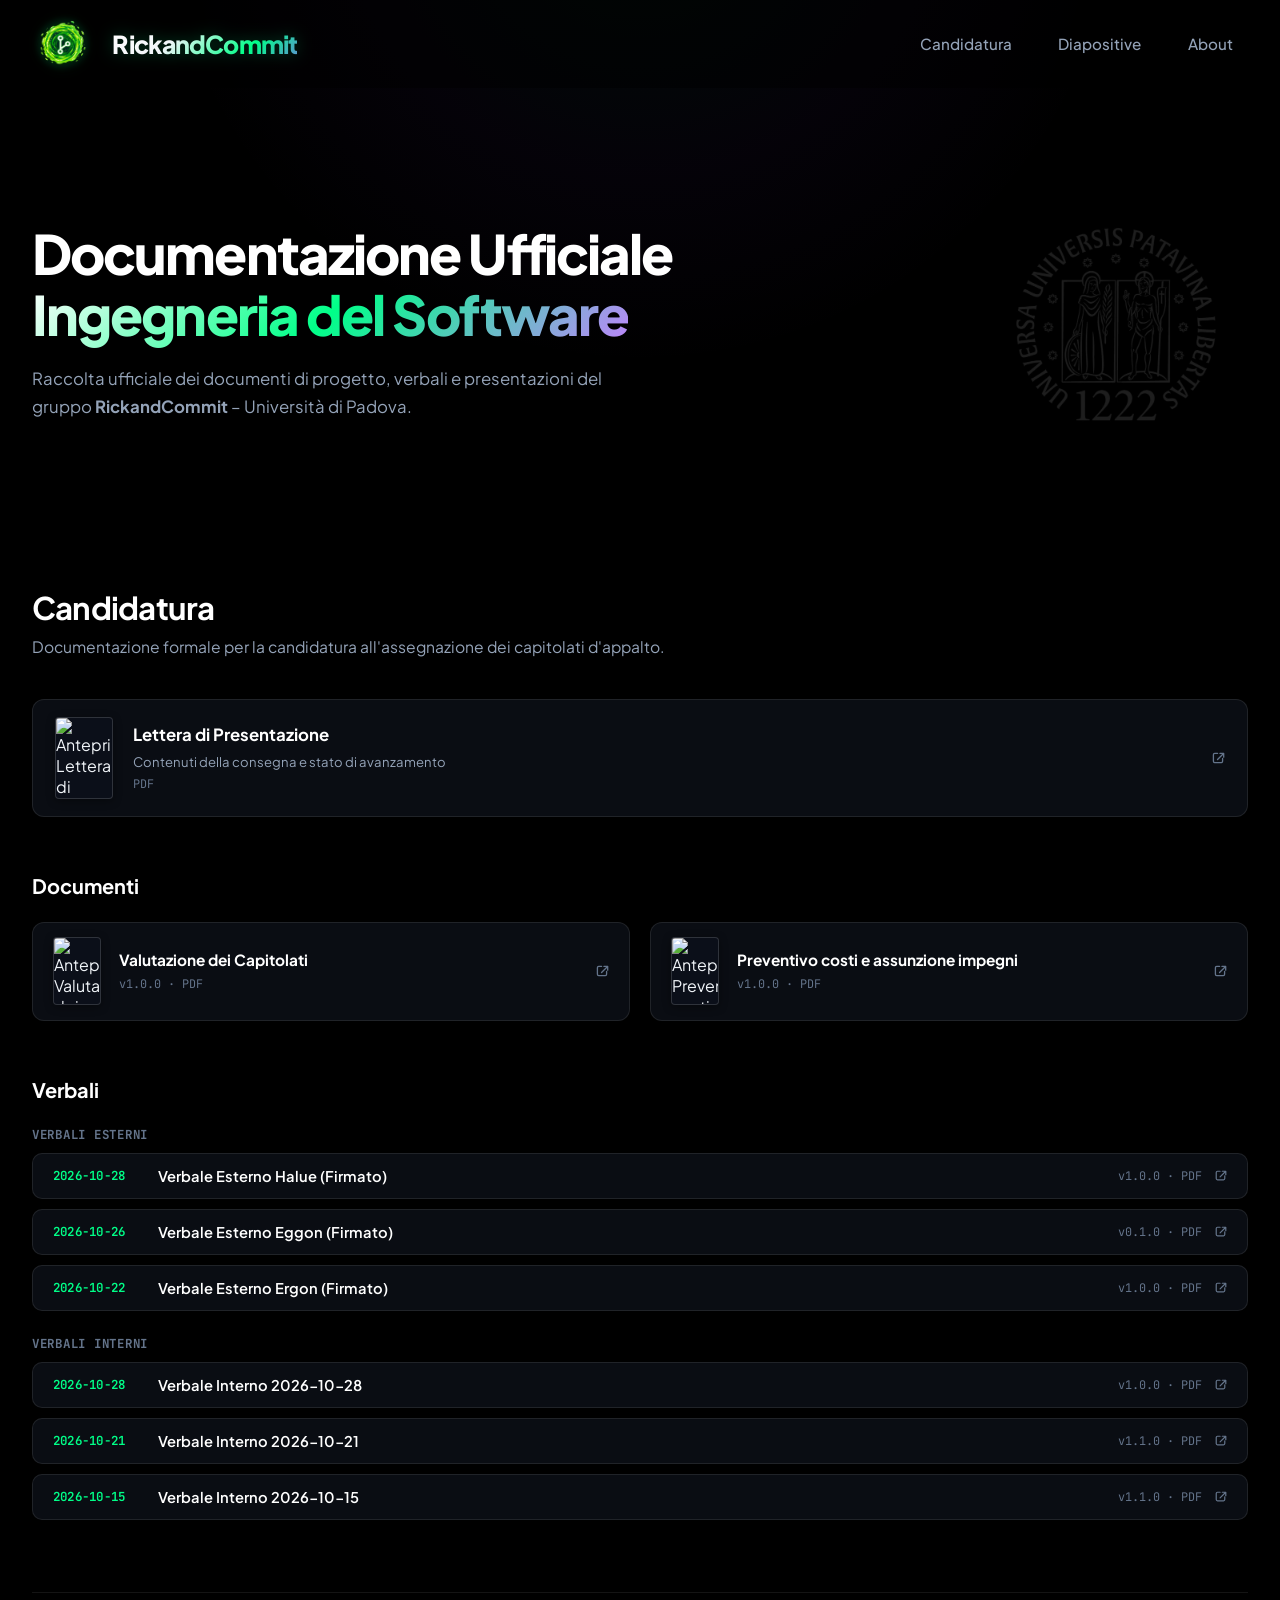
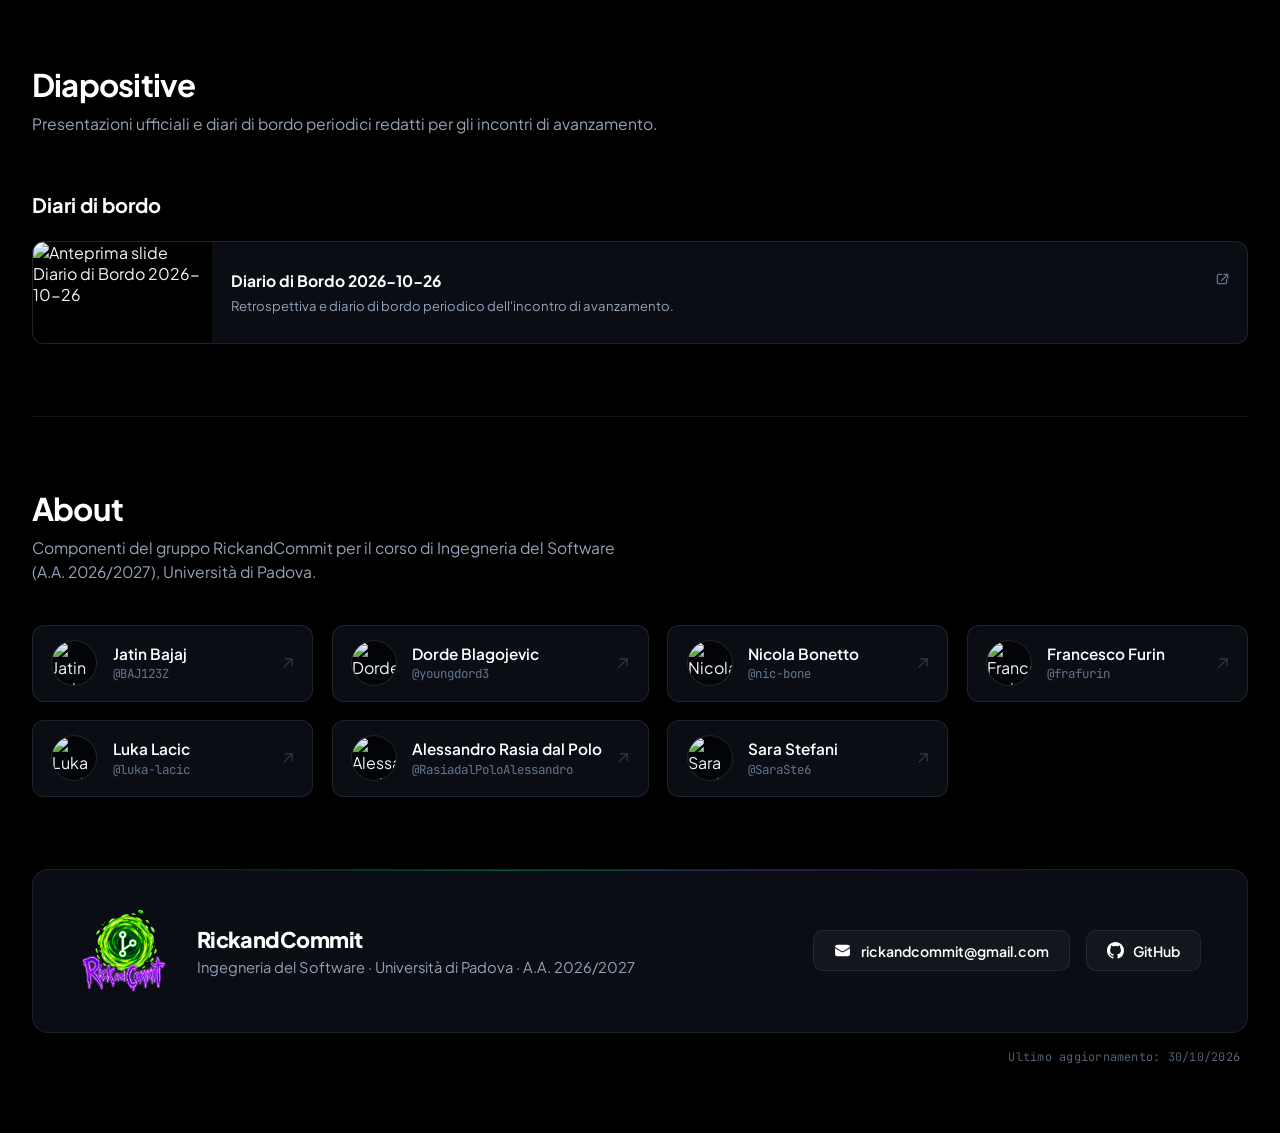
==== commit c3485da7: "template: aggiornamento template typst, diciture sito e pulizia asset statici" ====
--- a/.github/site/index.html
+++ b/.github/site/index.html
@@ -123,11 +123,11 @@
             <h3 class="subsection-title">Documenti</h3>
           </div>
           <div class="docs-grid-two">
-            <!-- 1. Analisi dei Capitolati -->
-            <a href="Candidatura/Valutazione_dei_Capitolati_v1.0.0.pdf" target="_blank" rel="noopener noreferrer" class="doc-compact-card" aria-label="Apri Analisi dei Capitolati PDF">
-              <img src="assets/docs/analisi_capitolati_preview.png" alt="Anteprima Analisi dei Capitolati" class="doc-thumb" loading="lazy">
+            <!-- 1. Valutazione dei Capitolati -->
+            <a href="Candidatura/Valutazione_dei_Capitolati_v1.0.0.pdf" target="_blank" rel="noopener noreferrer" class="doc-compact-card" aria-label="Apri Valutazione dei Capitolati PDF">
+              <img src="assets/docs/valutazione_capitolati_preview.png" alt="Anteprima Valutazione dei Capitolati" class="doc-thumb" loading="lazy">
               <div class="doc-compact-body">
-                <h4 class="doc-compact-title">Analisi dei Capitolati</h4>
+                <h4 class="doc-compact-title">Valutazione dei Capitolati</h4>
                 <span class="doc-format-label">v1.0.0 · PDF</span>
               </div>
               <div class="doc-compact-right">
@@ -159,7 +159,7 @@
             <div class="verbali-subgroup">
               <h4 class="verbali-subgroup-title">Verbali Esterni</h4>
               <div class="verbali-list">
-                <a href="Candidatura/Verbali/Esterni/2026-10-28_Verbale_Esterno_Halue_Firmato.pdf" target="_blank" rel="noopener noreferrer" class="verbale-row-card" aria-label="Apri Verbale Esterno Halue (Firmato)">
+                <a href="Candidatura/Verbali/Esterni/2026-10-28_Verbale_Esterno_Halue_firmato.pdf" target="_blank" rel="noopener noreferrer" class="verbale-row-card" aria-label="Apri Verbale Esterno Halue (Firmato)">
                   <div class="verbale-row-left">
                     <span class="verbale-row-date">2026-10-28</span>
                     <span class="verbale-row-title">Verbale Esterno Halue (Firmato)</span>
@@ -202,7 +202,7 @@
                     <span class="verbale-row-title">Verbale Interno 2026-10-28</span>
                   </div>
                   <div class="verbale-row-right">
-                    <span class="doc-format-label">v0.2.0 · PDF</span>
+                    <span class="doc-format-label">v1.0.0 · PDF</span>
                     <svg class="verbale-row-icon" viewBox="0 0 16 16" width="13" height="13" fill="currentColor" aria-hidden="true"><path fill-rule="evenodd" d="M4.25 2A2.25 2.25 0 002 4.25v7.5A2.25 2.25 0 004.25 14h7.5A2.25 2.25 0 0014 11.75V8.5a.75.75 0 00-1.5 0v3.25a.75.75 0 01-.75.75h-7.5a.75.75 0 01-.75-.75v-7.5a.75.75 0 01.75-.75H7.5a.75.75 0 000-1.5H4.25zM10.25 2a.75.75 0 000 1.5h2.44L6.97 9.22a.75.75 0 101.06 1.06L13.75 4.56v2.44a.75.75 0 001.5 0V2.75A.75.75 0 0014.5 2h-4.25z"/></svg>
                   </div>
                 </a>
@@ -252,7 +252,21 @@
 
           <div class="slides-horizontal-list">
             <!-- DYNAMIC:DIAPOSITIVE_START -->
-            <!-- Nessun diario di bordo presente al momento -->
+            <a href="Diapositive/2026-10-26_Diario_di_Bordo.pdf" target="_blank" rel="noopener noreferrer" class="slide-h-card" aria-label="Apri PDF del Diario di Bordo 2026-10-26">
+              <div class="slide-h-preview">
+                <img src="assets/diapositive/ddb_2026-10-26_preview.png" alt="Anteprima slide Diario di Bordo 2026-10-26" class="slide-h-img" loading="lazy">
+              </div>
+
+              <div class="slide-h-body">
+                <div class="slide-h-header">
+                  <h4 class="slide-h-title">Diario di Bordo 2026-10-26</h4>
+                  <svg class="slide-h-open-icon" viewBox="0 0 16 16" width="14" height="14" fill="currentColor" aria-hidden="true"><path fill-rule="evenodd" d="M4.25 2A2.25 2.25 0 002 4.25v7.5A2.25 2.25 0 004.25 14h7.5A2.25 2.25 0 0014 11.75V8.5a.75.75 0 00-1.5 0v3.25a.75.75 0 01-.75.75h-7.5a.75.75 0 01-.75-.75v-7.5a.75.75 0 01.75-.75H7.5a.75.75 0 000-1.5H4.25zM10.25 2a.75.75 0 000 1.5h2.44L6.97 9.22a.75.75 0 101.06 1.06L13.75 4.56v2.44a.75.75 0 001.5 0V2.75A.75.75 0 0014.5 2h-4.25z"/></svg>
+                </div>
+                <p class="slide-h-desc">
+                  Retrospettiva e diario di bordo periodico dell'incontro di avanzamento.
+                </p>
+              </div>
+            </a>
       <!-- DYNAMIC:DIAPOSITIVE_END -->
           </div>
         </div>
@@ -269,7 +283,7 @@
         <div class="section-header-block">
           <h2 class="section-title">About</h2>
           <p class="section-subtitle">
-            Componenti del gruppo RickandCommit per il corso di Ingegneria del Software (A.A. 2026/2027), Università di Padova.
+            Componenti del gruppo RickandCommit per il corso di Ingegneria del Software <span class="nowrap">(A.A.&nbsp;2026/2027)</span>, Università di Padova.
           </p>
         </div>
 
--- a/.github/site/style.css
+++ b/.github/site/style.css
@@ -1150,3 +1150,8 @@
   color: var(--text-muted);
   border: 1px solid rgba(148, 163, 184, 0.2);
 }
+
+/* Utility per impedire andate a capo orfane */
+.nowrap {
+  white-space: nowrap;
+}
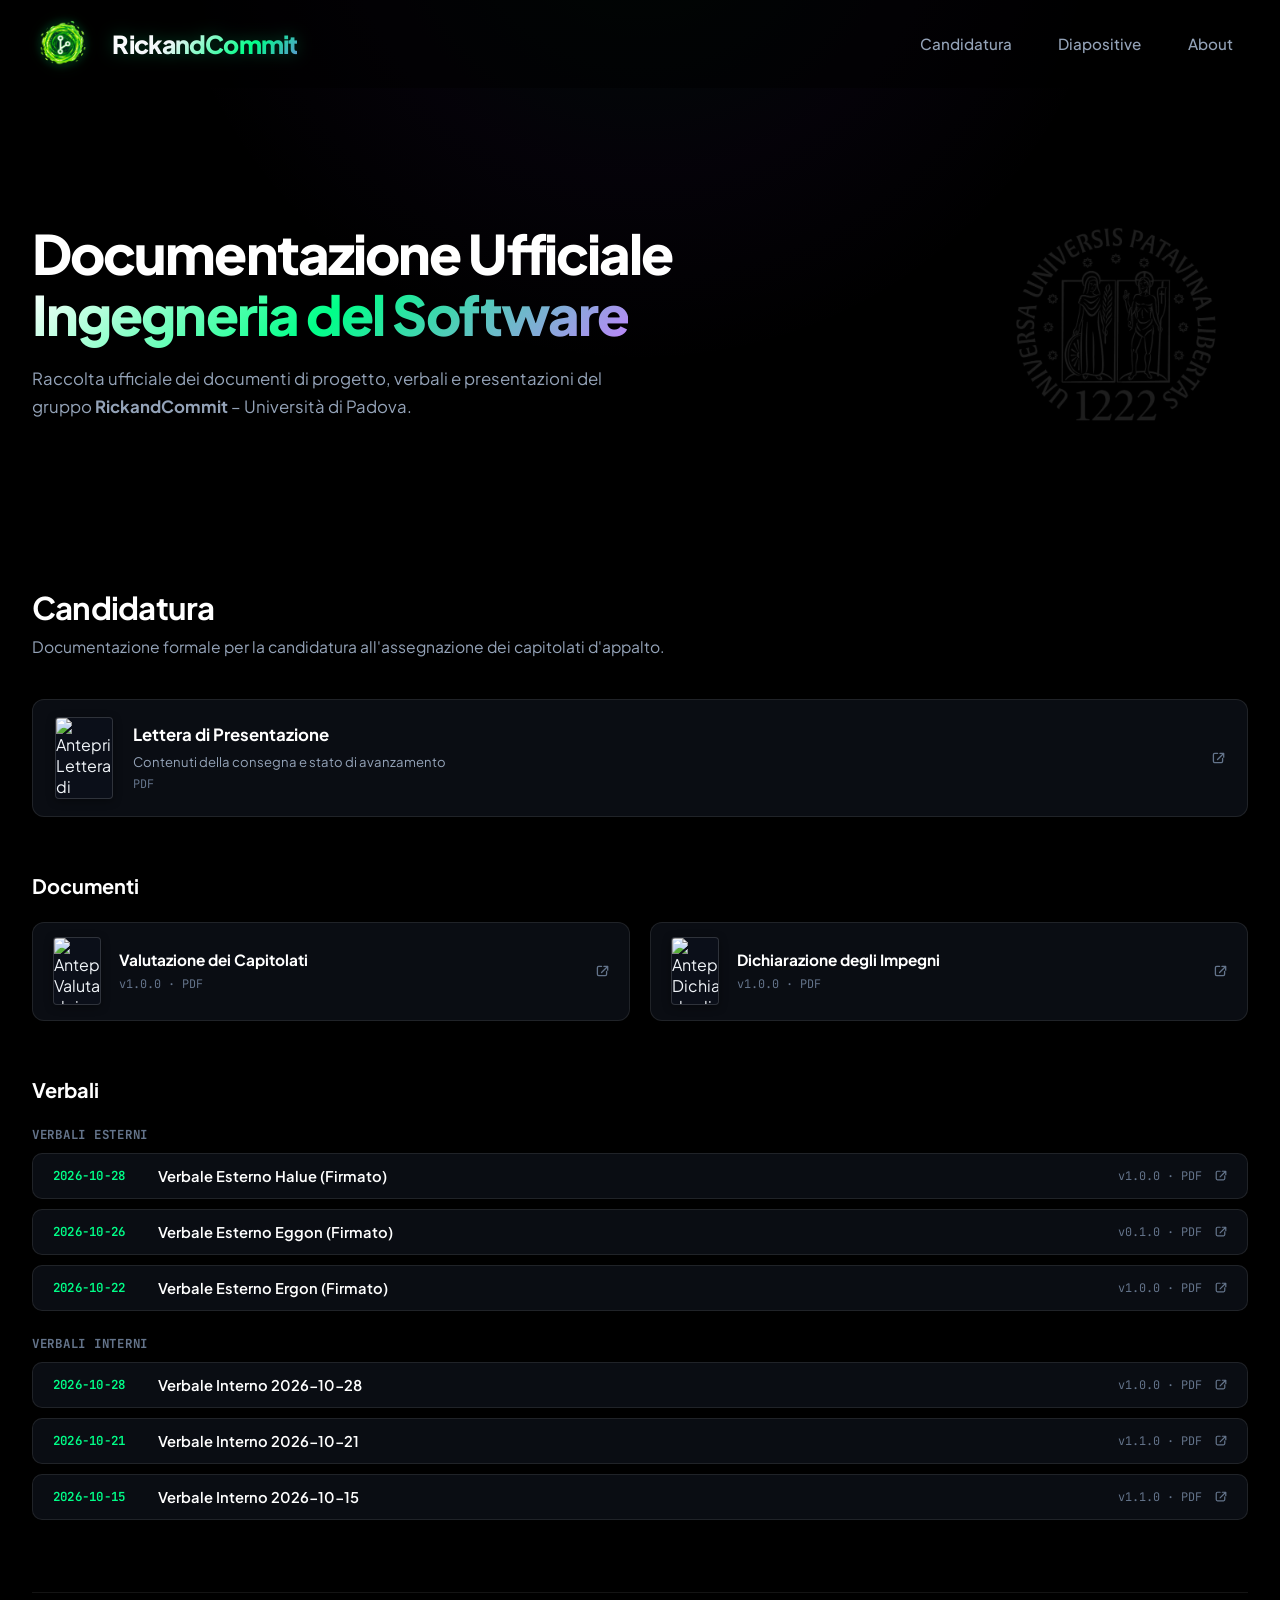
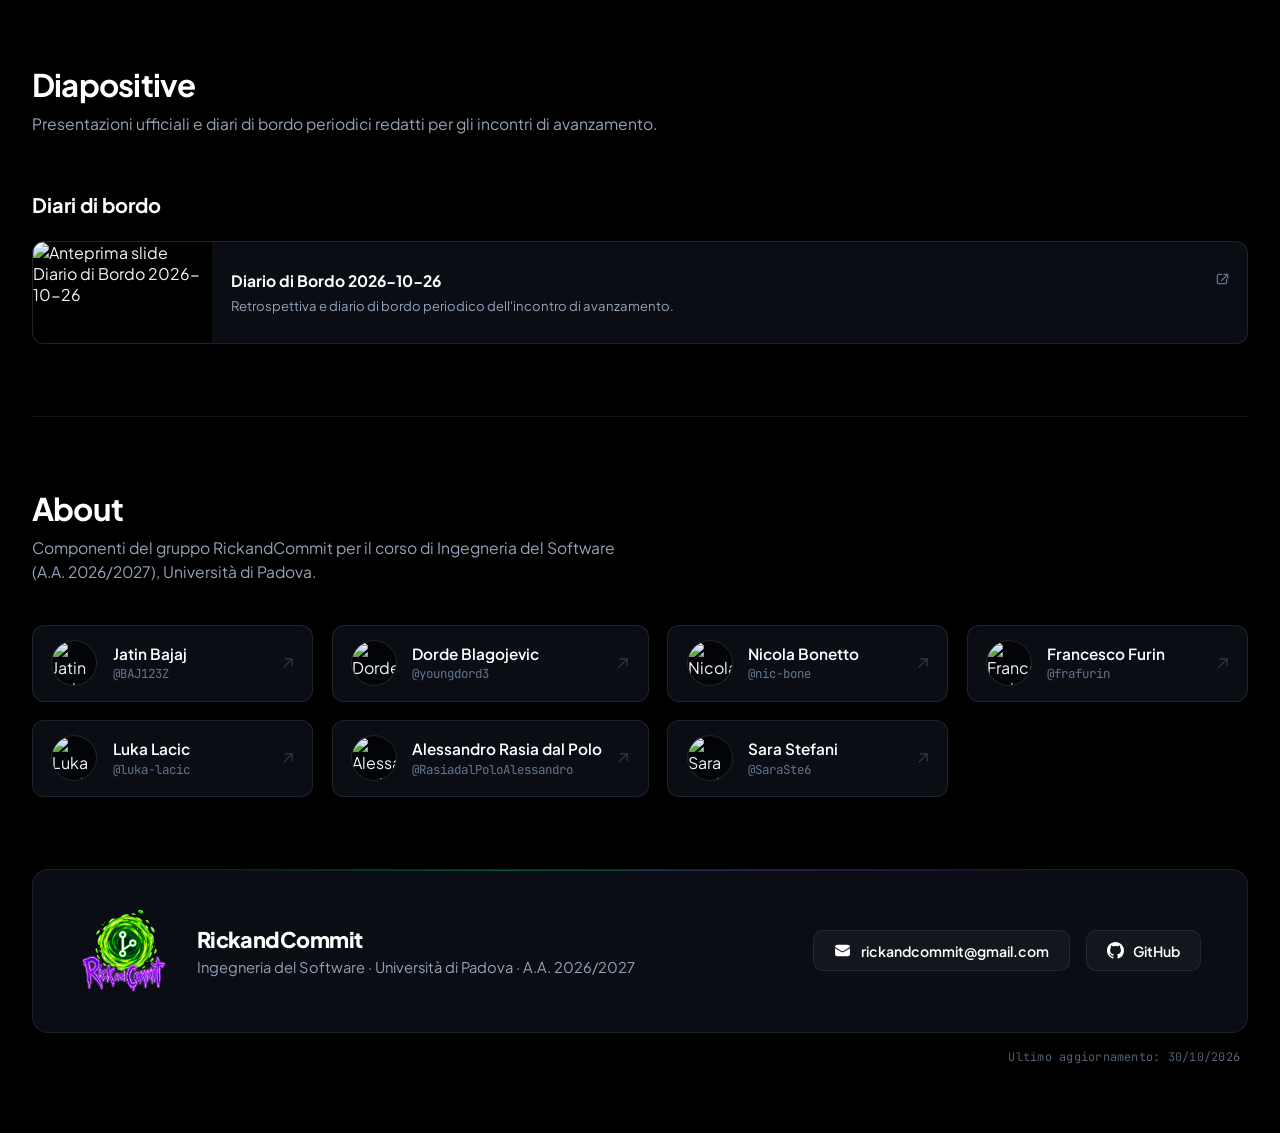
==== commit 26ccbde0: "Correzione nome dichiarazione impegni" ====
--- a/.github/site/index.html
+++ b/.github/site/index.html
@@ -104,7 +104,7 @@
 
         <!-- Lettera di Presentazione -->
         <div class="candidatura-featured">
-          <a href="Candidatura/2026-10-29_Lettera_di_Presentazione.pdf" target="_blank" rel="noopener noreferrer" class="doc-featured-card" aria-label="Apri Lettera di Presentazione PDF">
+          <a href="Candidatura/2026-10-30_Lettera_di_Presentazione.pdf" target="_blank" rel="noopener noreferrer" class="doc-featured-card" aria-label="Apri Lettera di Presentazione PDF">
             <img src="assets/docs/lettera_presentazione_preview.png" alt="Anteprima Lettera di Presentazione" class="doc-thumb doc-thumb-lg" loading="lazy">
             <div class="doc-featured-main">
               <h3 class="doc-featured-title">Lettera di Presentazione</h3>
@@ -137,9 +137,9 @@
 
             <!-- 2. Preventivo costi e assunzione impegni -->
             <a href="Candidatura/Dichiarazione_degli_Impegni_v1.0.0.pdf" target="_blank" rel="noopener noreferrer" class="doc-compact-card" aria-label="Apri Preventivo costi e assunzione impegni PDF">
-              <img src="assets/docs/preventivo_impegni_preview.png" alt="Anteprima Preventivo costi e assunzione impegni" class="doc-thumb" loading="lazy">
+              <img src="assets/docs/preventivo_impegni_preview.png" alt="Anteprima Dichiarazione degli Impegni" class="doc-thumb" loading="lazy">
               <div class="doc-compact-body">
-                <h4 class="doc-compact-title">Preventivo costi e assunzione impegni</h4>
+                <h4 class="doc-compact-title">Dichiarazione degli Impegni</h4>
                 <span class="doc-format-label">v1.0.0 · PDF</span>
               </div>
               <div class="doc-compact-right">
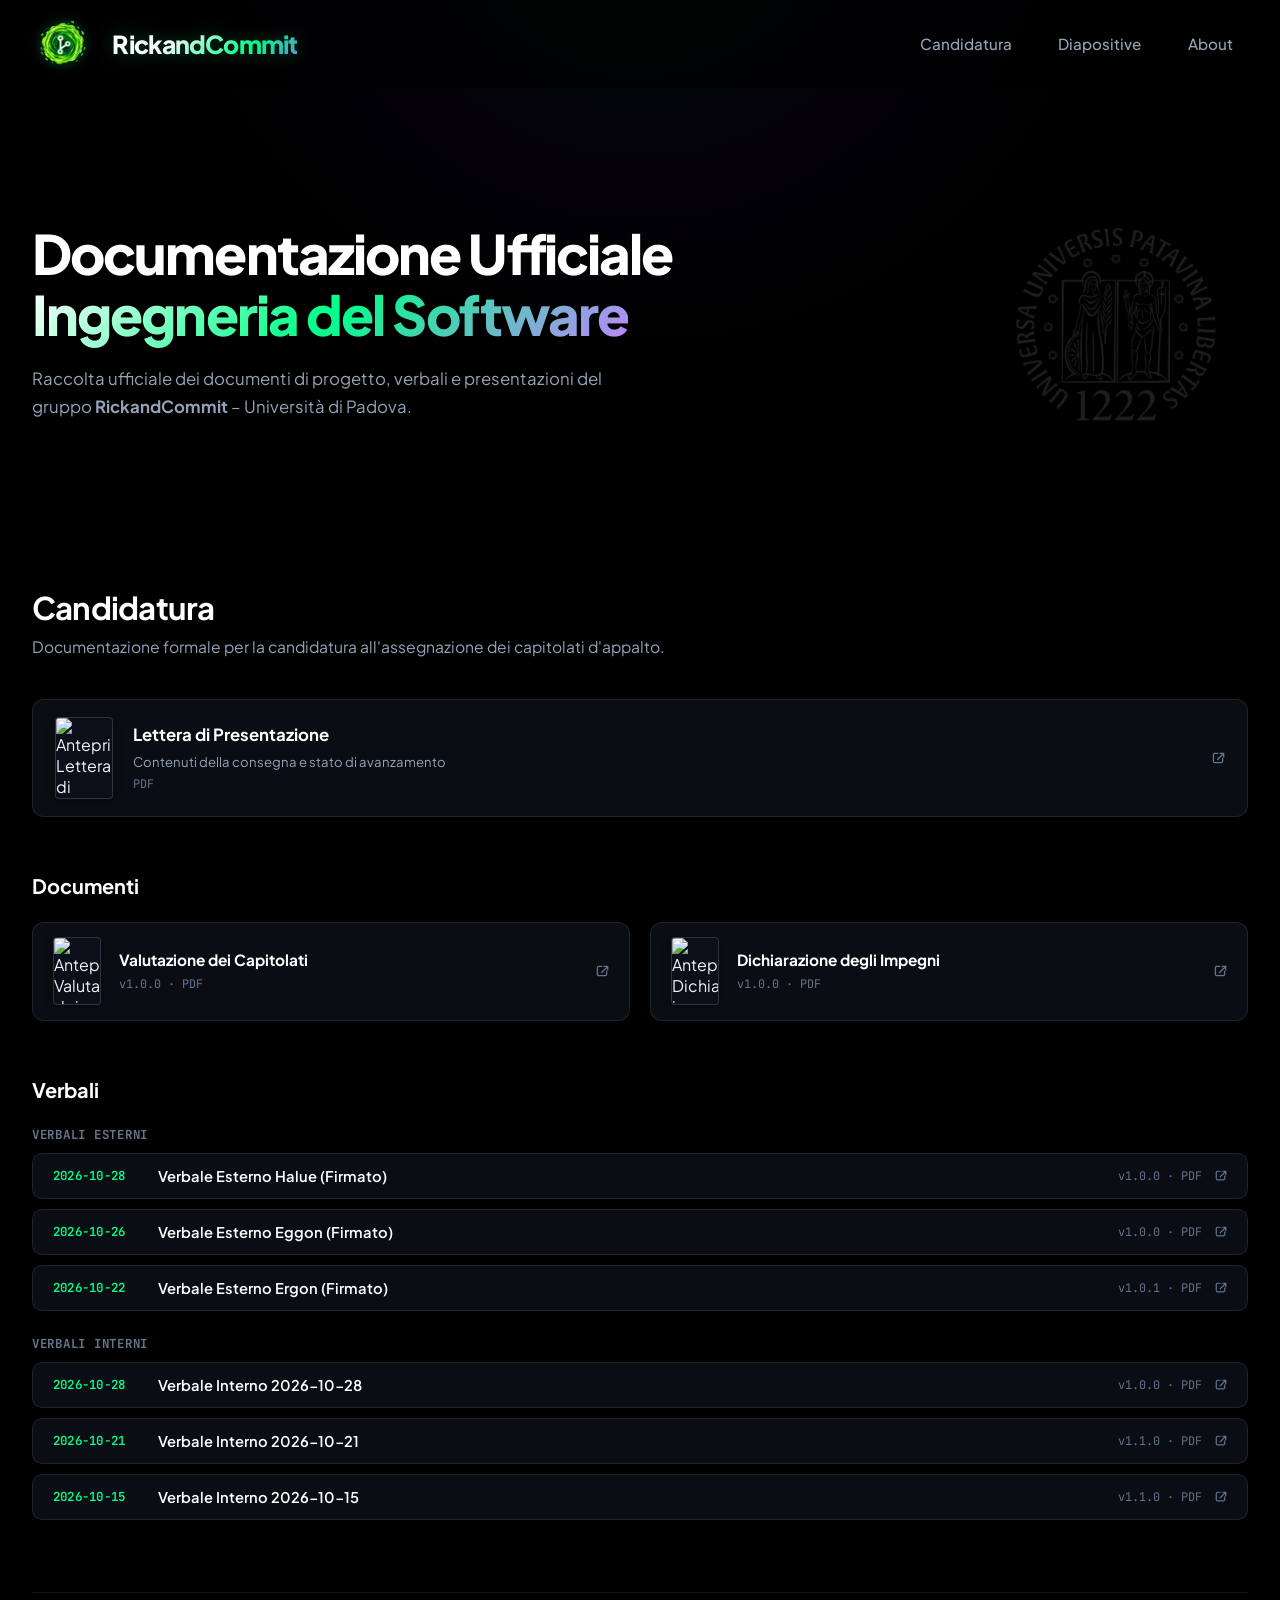
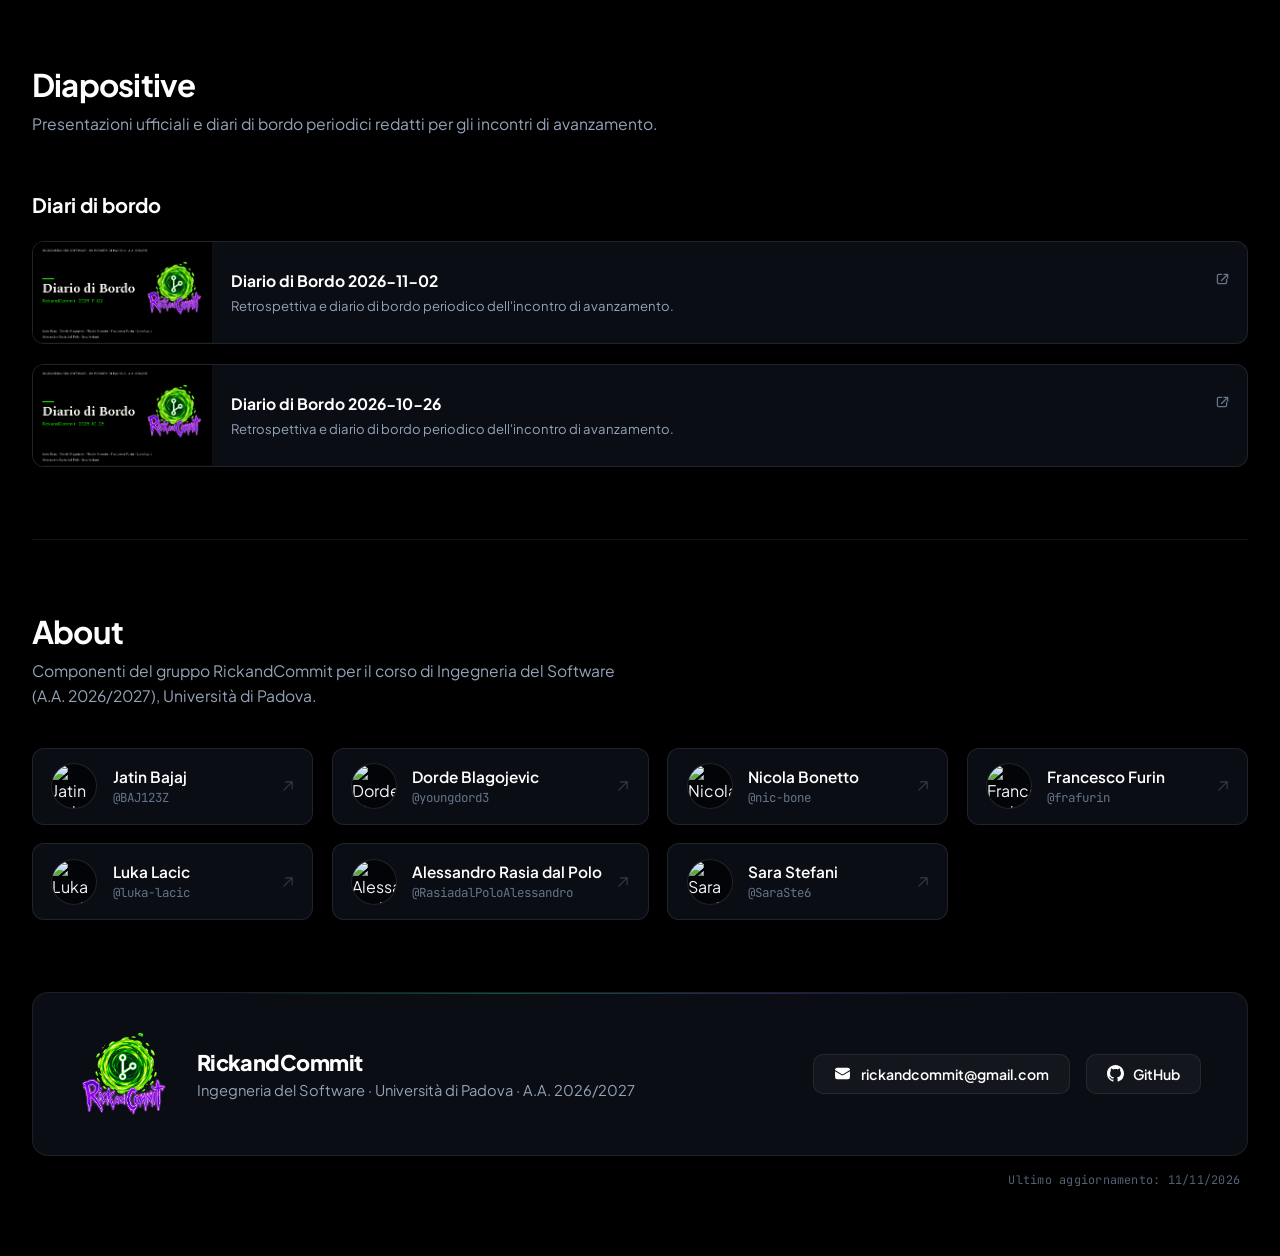
==== commit 583946cc: "docs(readme): aggiunta guida ufficiale repository e ottimizzazione ordinamento lifo rtb sul sito" ====
--- a/.github/site/index.html
+++ b/.github/site/index.html
@@ -136,8 +136,8 @@
             </a>
 
             <!-- 2. Preventivo costi e assunzione impegni -->
-            <a href="Candidatura/Dichiarazione_degli_Impegni_v1.0.0.pdf" target="_blank" rel="noopener noreferrer" class="doc-compact-card" aria-label="Apri Preventivo costi e assunzione impegni PDF">
-              <img src="assets/docs/preventivo_impegni_preview.png" alt="Anteprima Dichiarazione degli Impegni" class="doc-thumb" loading="lazy">
+            <a href="Candidatura/Dichiarazione_degli_Impegni_v1.0.0.pdf" target="_blank" rel="noopener noreferrer" class="doc-compact-card" aria-label="Apri Dichiarazione impegni PDF">
+              <img src="assets/docs/preventivo_impegni_preview.png" alt="Anteprima Dichiarazione impegni" class="doc-thumb" loading="lazy">
               <div class="doc-compact-body">
                 <h4 class="doc-compact-title">Dichiarazione degli Impegni</h4>
                 <span class="doc-format-label">v1.0.0 · PDF</span>
@@ -175,7 +175,7 @@
                     <span class="verbale-row-title">Verbale Esterno Eggon (Firmato)</span>
                   </div>
                   <div class="verbale-row-right">
-                    <span class="doc-format-label">v0.1.0 · PDF</span>
+                    <span class="doc-format-label">v1.0.0 · PDF</span>
                     <svg class="verbale-row-icon" viewBox="0 0 16 16" width="13" height="13" fill="currentColor" aria-hidden="true"><path fill-rule="evenodd" d="M4.25 2A2.25 2.25 0 002 4.25v7.5A2.25 2.25 0 004.25 14h7.5A2.25 2.25 0 0014 11.75V8.5a.75.75 0 00-1.5 0v3.25a.75.75 0 01-.75.75h-7.5a.75.75 0 01-.75-.75v-7.5a.75.75 0 01.75-.75H7.5a.75.75 0 000-1.5H4.25zM10.25 2a.75.75 0 000 1.5h2.44L6.97 9.22a.75.75 0 101.06 1.06L13.75 4.56v2.44a.75.75 0 001.5 0V2.75A.75.75 0 0014.5 2h-4.25z"/></svg>
                   </div>
                 </a>
@@ -185,7 +185,7 @@
                     <span class="verbale-row-title">Verbale Esterno Ergon (Firmato)</span>
                   </div>
                   <div class="verbale-row-right">
-                    <span class="doc-format-label">v1.0.0 · PDF</span>
+                    <span class="doc-format-label">v1.0.1 · PDF</span>
                     <svg class="verbale-row-icon" viewBox="0 0 16 16" width="13" height="13" fill="currentColor" aria-hidden="true"><path fill-rule="evenodd" d="M4.25 2A2.25 2.25 0 002 4.25v7.5A2.25 2.25 0 004.25 14h7.5A2.25 2.25 0 0014 11.75V8.5a.75.75 0 00-1.5 0v3.25a.75.75 0 01-.75.75h-7.5a.75.75 0 01-.75-.75v-7.5a.75.75 0 01.75-.75H7.5a.75.75 0 000-1.5H4.25zM10.25 2a.75.75 0 000 1.5h2.44L6.97 9.22a.75.75 0 101.06 1.06L13.75 4.56v2.44a.75.75 0 001.5 0V2.75A.75.75 0 0014.5 2h-4.25z"/></svg>
                   </div>
                 </a>
@@ -252,6 +252,21 @@
 
           <div class="slides-horizontal-list">
             <!-- DYNAMIC:DIAPOSITIVE_START -->
+            <a href="Diapositive/2026-11-02_Diario_di_Bordo.pdf" target="_blank" rel="noopener noreferrer" class="slide-h-card" aria-label="Apri PDF del Diario di Bordo 2026-11-02">
+              <div class="slide-h-preview">
+                <img src="assets/diapositive/ddb_2026-11-02_preview.png" alt="Anteprima slide Diario di Bordo 2026-11-02" class="slide-h-img" loading="lazy">
+              </div>
+
+              <div class="slide-h-body">
+                <div class="slide-h-header">
+                  <h4 class="slide-h-title">Diario di Bordo 2026-11-02</h4>
+                  <svg class="slide-h-open-icon" viewBox="0 0 16 16" width="14" height="14" fill="currentColor" aria-hidden="true"><path fill-rule="evenodd" d="M4.25 2A2.25 2.25 0 002 4.25v7.5A2.25 2.25 0 004.25 14h7.5A2.25 2.25 0 0014 11.75V8.5a.75.75 0 00-1.5 0v3.25a.75.75 0 01-.75.75h-7.5a.75.75 0 01-.75-.75v-7.5a.75.75 0 01.75-.75H7.5a.75.75 0 000-1.5H4.25zM10.25 2a.75.75 0 000 1.5h2.44L6.97 9.22a.75.75 0 101.06 1.06L13.75 4.56v2.44a.75.75 0 001.5 0V2.75A.75.75 0 0014.5 2h-4.25z"/></svg>
+                </div>
+                <p class="slide-h-desc">
+                  Retrospettiva e diario di bordo periodico dell'incontro di avanzamento.
+                </p>
+              </div>
+            </a>
             <a href="Diapositive/2026-10-26_Diario_di_Bordo.pdf" target="_blank" rel="noopener noreferrer" class="slide-h-card" aria-label="Apri PDF del Diario di Bordo 2026-10-26">
               <div class="slide-h-preview">
                 <img src="assets/diapositive/ddb_2026-10-26_preview.png" alt="Anteprima slide Diario di Bordo 2026-10-26" class="slide-h-img" loading="lazy">
@@ -420,7 +435,7 @@
       <!-- Barra di Chiusura Footer: Timestamp Ufficiale Ultimo Rilascio -->
       <!-- DYNAMIC:LAST_UPDATE_START -->
         <div class="footer-bottom-bar">
-          <span class="footer-updated-badge">Ultimo aggiornamento: 30/10/2026</span>
+          <span class="footer-updated-badge">Ultimo aggiornamento: 11/11/2026</span>
         </div>
       <!-- DYNAMIC:LAST_UPDATE_END -->
 
